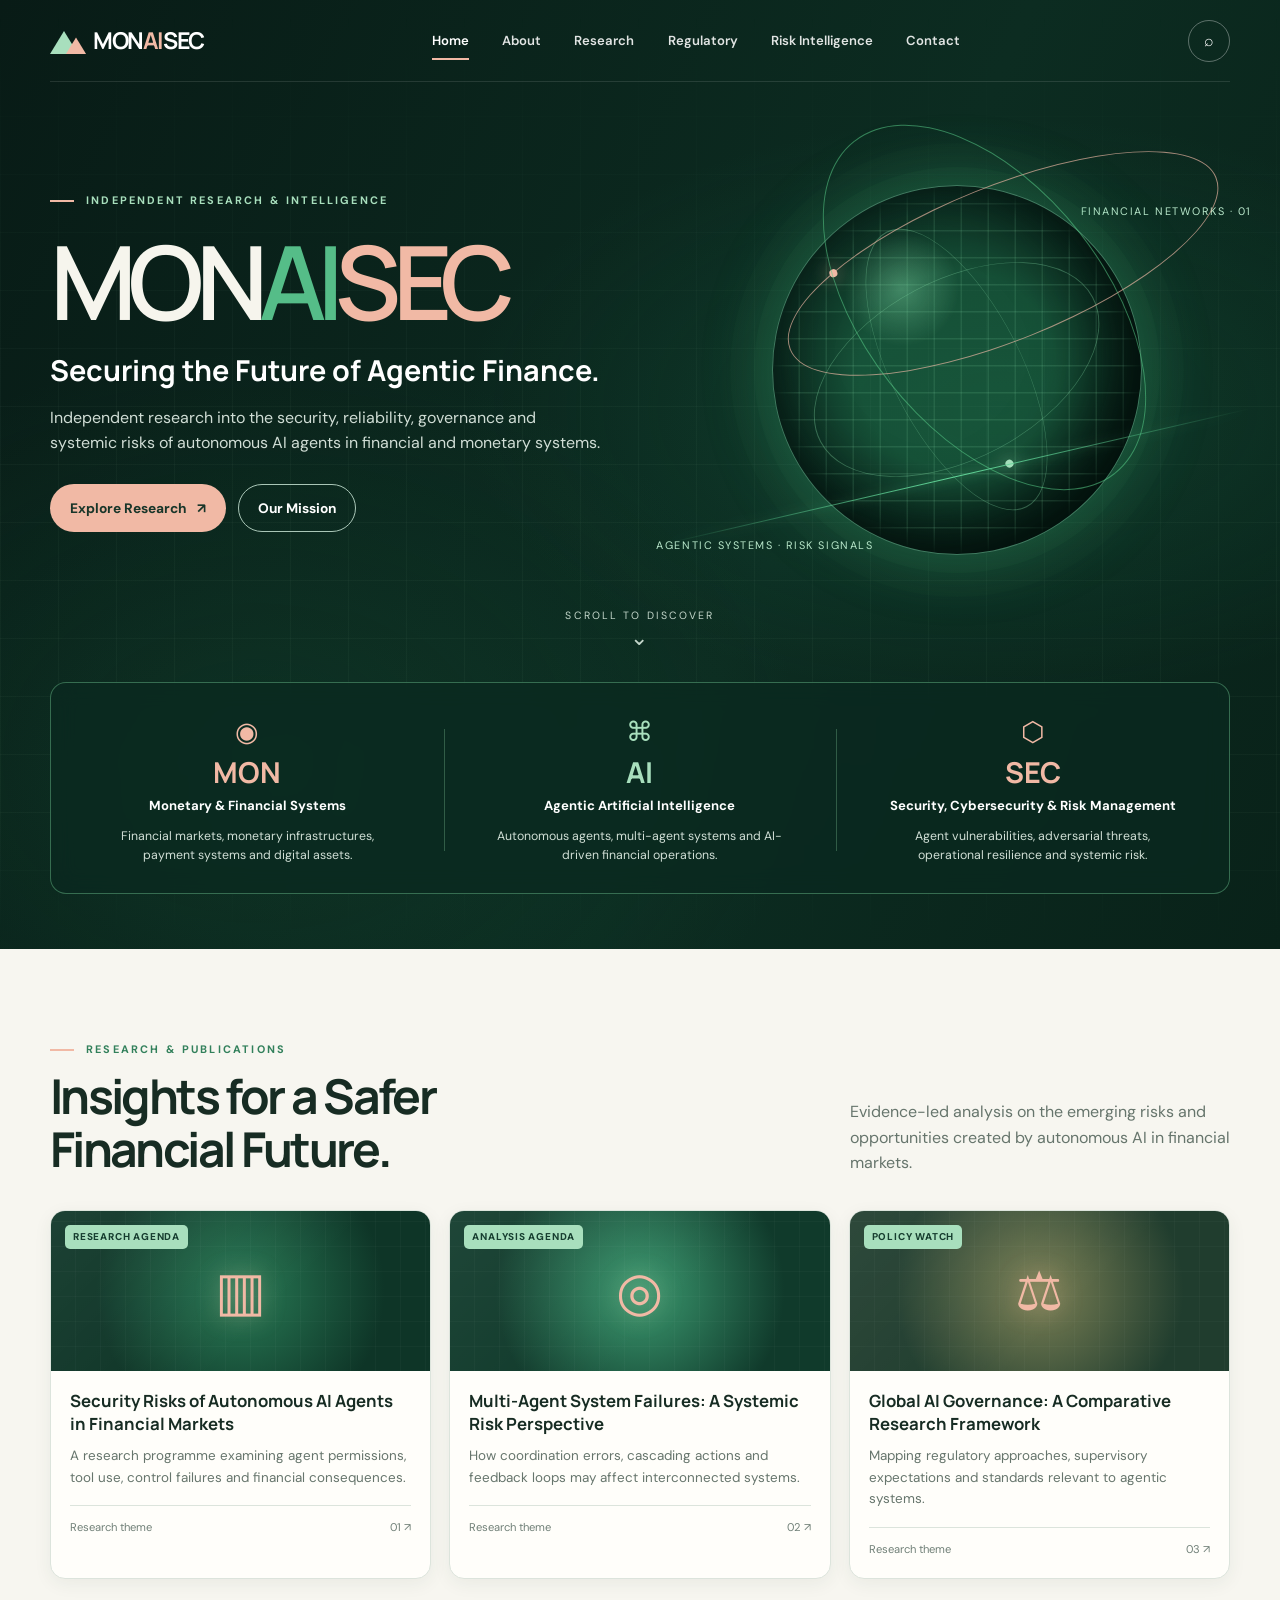
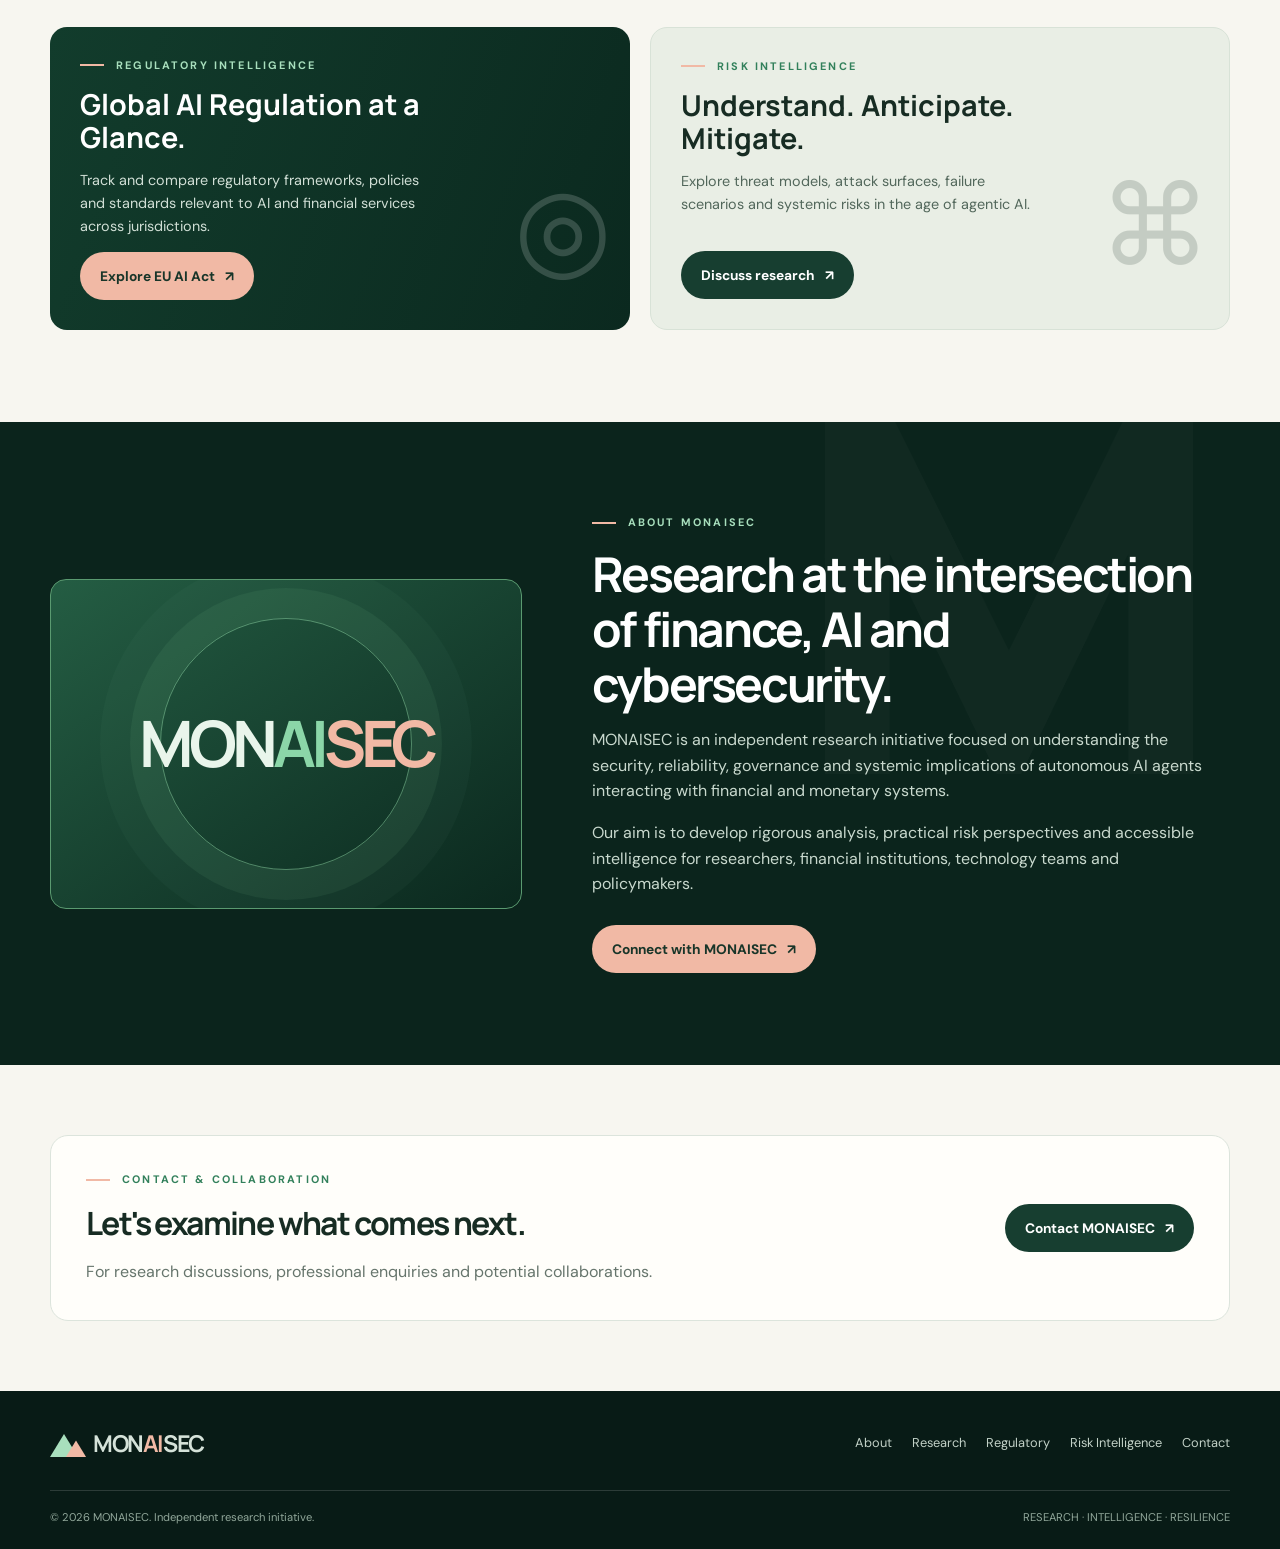
==== index.html @ 37180c92 "V1 design GPT + colors and front page guidelines" ====
<!DOCTYPE html>
<html lang="en">
<head>
  <meta charset="UTF-8">
  <meta name="viewport" content="width=device-width, initial-scale=1">
  <meta name="theme-color" content="#102f25">
  <meta name="description" content="MONAISEC is an independent research initiative examining the security, reliability, governance and systemic risks of autonomous AI agents in financial and monetary systems.">
  <meta property="og:title" content="MONAISEC — Securing the Future of Agentic Finance">
  <meta property="og:description" content="Independent research at the intersection of financial systems, agentic AI and security.">
  <title>MONAISEC — Securing the Future of Agentic Finance</title>
  <link rel="preconnect" href="https://fonts.googleapis.com">
  <link rel="preconnect" href="https://fonts.gstatic.com" crossorigin>
  <link href="https://fonts.googleapis.com/css2?family=DM+Sans:wght@400;500;600;700&family=Manrope:wght@400;500;600;700;800&display=swap" rel="stylesheet">
  <style>
    :root {
      --forest:#173e30; --forest-deep:#0b241c; --forest-dark:#081b16;
      --jungle:#32805b; --mint:#a8dfbd; --peach:#f1b9a5;
      --ivory:#f7f6f0; --paper:#fffefa; --ink:#172c23; --muted:#66756c;
      --line:#dce4dc; --radius:18px; --shadow:0 16px 45px rgba(18,48,35,.09);
      --max:1180px;
    }
    *{box-sizing:border-box}
    html{scroll-behavior:smooth;scroll-padding-top:90px}
    body{margin:0;font-family:"DM Sans",sans-serif;color:var(--ink);background:var(--ivory);line-height:1.6}
    a{color:inherit;text-decoration:none}
    button{font:inherit}
    .container{width:min(var(--max),calc(100% - 48px));margin-inline:auto}
    .eyebrow{display:flex;align-items:center;gap:12px;text-transform:uppercase;letter-spacing:.2em;font-size:.68rem;font-weight:700;color:var(--jungle)}
    .eyebrow:before{content:"";width:24px;height:2px;background:var(--peach)}
    .btn{display:inline-flex;align-items:center;justify-content:center;gap:10px;padding:12px 19px;border-radius:999px;font-weight:700;font-size:.86rem;border:1px solid transparent;transition:.22s ease;cursor:pointer}
    .btn:hover{transform:translateY(-2px)}
    .btn-peach{background:var(--peach);color:#183529}
    .btn-peach:hover{background:#ffd0bd;box-shadow:0 8px 25px #f1b9a544}
    .btn-outline{border-color:#a9c6b7;color:white;background:transparent}
    .btn-outline:hover{background:#ffffff12}
    .btn-green{background:var(--forest);color:white}
    .btn-green:hover{background:var(--jungle)}
    .text-link{font-weight:700;color:var(--forest);font-size:.88rem}
    .text-link span{display:inline-block;transition:transform .2s}
    .text-link:hover span{transform:translateX(4px)}
    .site-header{position:absolute;inset:0 0 auto;z-index:20;color:white}
    .nav-wrap{height:82px;display:flex;align-items:center;justify-content:space-between;border-bottom:1px solid #ffffff1c}
    .brand{display:flex;align-items:center;gap:12px;font-family:Manrope,sans-serif;font-size:1.45rem;font-weight:700;letter-spacing:-.06em}
    .brand-mark{width:31px;height:27px;position:relative;display:inline-block}
    .brand-mark:before,.brand-mark:after{content:"";position:absolute;bottom:0;width:0;height:0;border-left:14px solid transparent;border-right:14px solid transparent;border-bottom:23px solid var(--mint)}
    .brand-mark:before{left:0}
    .brand-mark:after{left:12px;border-bottom-color:var(--peach);transform:scale(.72);transform-origin:bottom}
    .brand span span{color:var(--peach)}
    .nav-links{display:flex;align-items:center;gap:clamp(16px,2.6vw,34px);font-size:.82rem;font-weight:600}
    .nav-links a{opacity:.88;position:relative}
    .nav-links a:after{content:"";position:absolute;left:0;right:100%;bottom:-9px;height:2px;background:var(--peach);transition:.2s}
    .nav-links a:hover,.nav-links a.active{opacity:1}
    .nav-links a:hover:after,.nav-links a.active:after{right:0}
    .nav-actions{display:flex;gap:10px;align-items:center}
    .icon-btn,.menu-toggle{width:42px;height:42px;border:1px solid #ffffff55;border-radius:50%;background:transparent;color:white;display:grid;place-items:center;cursor:pointer}
    .menu-toggle{display:none;border-radius:12px;font-size:1.2rem}
    .hero{min-height:760px;padding:150px 0 55px;color:white;background:
      radial-gradient(ellipse at 78% 43%,#1c76523b 0,transparent 38%),
      radial-gradient(ellipse at 20% 80%,#1b674333 0,transparent 38%),
      linear-gradient(115deg,var(--forest-dark),#0c2c21 60%,#092219);position:relative;overflow:hidden}
    .hero:before{content:"";position:absolute;inset:0;background-image:linear-gradient(#b4e5c00a 1px,transparent 1px),linear-gradient(90deg,#b4e5c00a 1px,transparent 1px);background-size:58px 58px;mask-image:linear-gradient(to bottom,transparent,#000 40%,#000 85%,transparent)}
    .hero-inner{position:relative;z-index:1;display:grid;grid-template-columns:1.05fr .95fr;align-items:center;gap:30px}
    .hero-copy{padding:32px 0 48px}
    .hero .eyebrow{color:var(--mint)}
    .hero h1{font-family:Manrope,sans-serif;font-size:clamp(3.6rem,8vw,7.4rem);line-height:.98;letter-spacing:-.085em;margin:22px 0 20px;font-weight:600}
    .hero h1 .mon{color:#f6f5ed}.hero h1 .ai{color:#55bd88}.hero h1 .sec{color:var(--peach)}
    .hero h2{font-family:Manrope,sans-serif;font-size:clamp(1.2rem,2.4vw,1.8rem);line-height:1.25;margin:0 0 17px;max-width:620px}
    .hero-copy>p{color:#d0ddd5;max-width:550px;font-size:1rem}
    .hero-buttons{display:flex;gap:12px;flex-wrap:wrap;margin-top:28px}
    .hero-visual{height:440px;position:relative;display:grid;place-items:center}
    .globe{width:min(370px,78vw);aspect-ratio:1;border-radius:50%;position:relative;border:1px solid #7dd8aa77;background:
      radial-gradient(circle at 35% 28%,#8ee8b45c,transparent 16%),
      radial-gradient(circle at 50% 50%,#2b94604a 0 38%,#0b291f 70%);
      box-shadow:inset -25px -20px 70px #020e0a,0 0 70px #36bb7950,0 0 0 18px #5ad18b08,0 0 0 42px #5ad18b05}
    .globe:before,.globe:after{content:"";position:absolute;inset:8%;border:1px solid #8ce3ae55;border-radius:50%;transform:rotate(-27deg) scaleX(.42)}
    .globe:after{transform:rotate(62deg) scaleX(.58)}
    .globe-grid{position:absolute;inset:0;border-radius:50%;background:repeating-linear-gradient(0deg,transparent 0 25px,#8ce3ae24 26px 27px),repeating-linear-gradient(90deg,transparent 0 25px,#8ce3ae20 26px 27px);mask-image:radial-gradient(circle,#000 0 62%,transparent 72%)}
    .orbit{position:absolute;width:125%;height:42%;border:1px solid #f1b9a5aa;border-radius:50%;transform:rotate(-22deg);animation:orbit 13s linear infinite}
    .orbit:after{content:"";position:absolute;width:8px;height:8px;background:var(--peach);border-radius:50%;top:12%;left:14%;box-shadow:0 0 18px var(--peach)}
    .orbit.two{width:115%;height:66%;border-color:#5ad18b88;transform:rotate(52deg);animation-duration:18s;animation-direction:reverse}
    .orbit.two:after{background:var(--mint);box-shadow:0 0 18px var(--mint);top:80%;left:82%}
    @keyframes orbit{to{transform:rotate(338deg)}}
    .signal{position:absolute;height:1px;background:linear-gradient(90deg,transparent,#63d89a,transparent);width:110%;top:74%;left:-5%;transform:rotate(-13deg);filter:drop-shadow(0 0 5px #63d89a)}
    .data-label{position:absolute;color:#b9e8cb;font-size:.68rem;letter-spacing:.14em;text-transform:uppercase}
    .data-label.one{top:12%;right:-4%}.data-label.two{bottom:8%;left:-5%}
    .scroll-cue{position:relative;text-align:center;margin-top:18px;color:#c4d7cb;font-size:.66rem;letter-spacing:.2em;text-transform:uppercase}
    .scroll-cue:after{content:"⌄";display:block;font-size:1.4rem;line-height:1.2}
    .pillars{position:relative;z-index:2;margin-top:30px;display:grid;grid-template-columns:repeat(3,1fr);border:1px solid #5eaa7d88;border-radius:16px;background:#0a291fbd;backdrop-filter:blur(12px);overflow:hidden}
    .pillar{padding:27px 28px;text-align:center;position:relative}
    .pillar+.pillar:before{content:"";position:absolute;left:0;top:22%;height:58%;width:1px;background:#6caa8466}
    .pillar .symbol{font-size:1.7rem;color:var(--peach);margin-bottom:5px}
    .pillar:nth-child(2) .symbol{color:var(--mint)}
    .pillar h3{font-family:Manrope,sans-serif;font-size:1.8rem;line-height:1;margin:0 0 5px;color:var(--peach)}
    .pillar:nth-child(2) h3{color:var(--mint)}
    .pillar strong{font-size:.82rem}
    .pillar p{font-size:.77rem;color:#d1dfd6;margin:9px auto 0;max-width:290px}
    section{padding:92px 0}
    .section-head{display:flex;align-items:end;justify-content:space-between;gap:24px;margin-bottom:34px}
    .section-head h2{font-family:Manrope,sans-serif;font-size:clamp(2rem,4vw,3rem);letter-spacing:-.055em;line-height:1.1;margin:12px 0 0;max-width:540px}
    .section-head p{color:var(--muted);max-width:380px;margin:0}
    .research{background:var(--ivory)}
    .research-grid{display:grid;grid-template-columns:repeat(3,1fr);gap:18px}
    .research-card{background:var(--paper);border:1px solid var(--line);border-radius:15px;overflow:hidden;box-shadow:0 5px 18px #193d2910;transition:.25s}
    .research-card:hover{transform:translateY(-5px);box-shadow:var(--shadow)}
    .card-art{height:160px;display:grid;place-items:center;position:relative;overflow:hidden;background:radial-gradient(circle at 50% 50%,#287a55,#0e3527 70%)}
    .card-art:before{content:"";position:absolute;inset:0;background:linear-gradient(135deg,#ffffff10,transparent 60%),repeating-linear-gradient(0deg,transparent 0 24px,#ffffff0d 25px),repeating-linear-gradient(90deg,transparent 0 24px,#ffffff0d 25px)}
    .card-art .art-icon{font-size:3.4rem;color:#f1b9a5;z-index:1;text-shadow:0 0 25px #f1b9a566}
    .card-art.ai-art{background:radial-gradient(circle at 50%,#3b9a70,#103a2b 70%)}
    .card-art.policy-art{background:radial-gradient(circle at 50%,#7b8055,#203d2e 70%)}
    .tag{position:absolute;top:14px;left:14px;background:#a8dfbd;color:#173e30;border-radius:5px;padding:4px 8px;font-size:.62rem;font-weight:800;letter-spacing:.08em;text-transform:uppercase;z-index:2}
    .card-body{padding:19px}
    .card-body h3{font-family:Manrope,sans-serif;font-size:1.05rem;line-height:1.35;margin:0 0 10px}
    .card-body p{color:var(--muted);font-size:.84rem;margin:0 0 17px}
    .card-meta{display:flex;justify-content:space-between;align-items:center;color:#718078;font-size:.7rem;border-top:1px solid var(--line);padding-top:13px}
    .feature-grid{display:grid;grid-template-columns:1fr 1fr;gap:20px;margin-top:48px}
    .feature{min-height:300px;border-radius:17px;padding:30px;position:relative;overflow:hidden;display:flex;flex-direction:column;justify-content:space-between}
    .feature h3{font-family:Manrope,sans-serif;font-size:1.8rem;line-height:1.15;max-width:360px;margin:14px 0}
    .feature p{max-width:350px;font-size:.9rem}
    .feature-reg{background:linear-gradient(110deg,#123c2c,#0b291f);color:white}
    .feature-reg p{color:#d1dfd6}
    .feature-risk{background:#e9eee5;color:var(--ink);border:1px solid #d8e2d7}
    .feature-risk p{color:#52675b}
    .feature-visual{position:absolute;right:18px;bottom:12px;font-size:7rem;opacity:.17;pointer-events:none}
    .feature .eyebrow{color:var(--mint)}
    .feature-risk .eyebrow{color:var(--jungle)}
    .about{background:var(--forest-deep);color:white;position:relative;overflow:hidden}
    .about:after{content:"M";position:absolute;right:4%;top:-100px;font-family:Manrope;font-size:32rem;line-height:1;color:#ffffff06;font-weight:800}
    .about-grid{display:grid;grid-template-columns:.85fr 1.15fr;gap:70px;align-items:center;position:relative;z-index:1}
    .about-art{min-height:330px;border-radius:16px;background:linear-gradient(145deg,#245d43,#0b281e);display:grid;place-items:center;border:1px solid #5a9a70;position:relative;overflow:hidden}
    .about-art:before{content:"";position:absolute;width:250px;height:250px;border:1px solid #9be3b077;border-radius:50%;box-shadow:0 0 0 30px #9be3b010,0 0 0 60px #9be3b008}
    .about-art span{font-family:Manrope;font-size:4rem;font-weight:700;letter-spacing:-.08em;color:#e9f5eb;z-index:1}
    .about-copy h2{font-family:Manrope;font-size:clamp(2rem,4vw,3rem);line-height:1.15;letter-spacing:-.05em;margin:14px 0}
    .about-copy p{color:#c9d9ce;max-width:620px}
    .about .eyebrow{color:var(--mint)}
    .about .btn{margin-top:12px}
    .contact{background:var(--ivory);padding:70px 0}
    .contact-inner{border:1px solid var(--line);background:var(--paper);border-radius:18px;padding:35px;display:flex;align-items:center;justify-content:space-between;gap:30px}
    .contact h2{font-family:Manrope;font-size:2rem;letter-spacing:-.05em;margin:10px 0}
    .contact p{color:var(--muted);margin:0}
    footer{background:#081b16;color:#d5e2d9;padding:34px 0 22px}
    .footer-top{display:flex;align-items:center;justify-content:space-between;gap:25px;padding-bottom:28px;border-bottom:1px solid #ffffff25}
    .footer-links{display:flex;gap:20px;flex-wrap:wrap;font-size:.8rem;color:#c2d1c7}
    .footer-links a:hover{color:var(--peach)}
    .footer-bottom{display:flex;justify-content:space-between;gap:20px;padding-top:18px;color:#91a79a;font-size:.7rem}
    .search-panel{position:fixed;inset:0;background:#061710dd;z-index:50;display:none;place-items:start center;padding:15vh 20px 20px}
    .search-panel.open{display:grid}
    .search-box{width:min(620px,100%);background:var(--paper);border-radius:18px;padding:24px;box-shadow:0 20px 80px #0008}
    .search-row{display:flex;gap:10px}
    .search-row input{flex:1;min-width:0;border:1px solid var(--line);border-radius:10px;padding:13px;font:inherit}
    .search-results{margin-top:14px;display:grid;gap:8px}
    .search-results a{padding:10px;border-radius:8px;background:#f0f4ee;font-size:.88rem}
    .search-results a:hover{background:#e4eee5}
    .close-search{float:right;border:0;background:transparent;font-size:1.3rem;cursor:pointer}
    .reveal{opacity:0;transform:translateY(18px);transition:opacity .65s ease,transform .65s ease}
    .reveal.visible{opacity:1;transform:none}
    .sr-only{position:absolute;width:1px;height:1px;padding:0;margin:-1px;overflow:hidden;clip:rect(0,0,0,0);white-space:nowrap;border:0}
    @media(max-width:900px){
      .nav-links{gap:15px}.hero-inner{grid-template-columns:1fr .8fr}.hero h1{font-size:clamp(3.4rem,9vw,6rem)}
      .hero-visual{height:350px}.globe{width:290px}.research-grid{gap:12px}.card-art{height:135px}
      .about-grid{gap:35px}
    }
    @media(max-width:700px){
      .container{width:min(100% - 34px,var(--max))}
      .nav-wrap{height:70px}.menu-toggle{display:grid}.nav-actions .icon-btn{display:none}
      .nav-links{display:none;position:absolute;top:70px;left:17px;right:17px;padding:18px;background:#102f25;border:1px solid #ffffff2b;border-radius:14px;box-shadow:0 20px 40px #0005;flex-direction:column;align-items:stretch;gap:0}
      .nav-links.open{display:flex}.nav-links a{padding:12px 8px}.nav-links a:after{display:none}
      .hero{padding:118px 0 38px;min-height:auto}.hero-inner{grid-template-columns:1fr;gap:0}.hero-copy{padding:15px 0 0}
      .hero h1{font-size:clamp(3.5rem,16vw,6.3rem)}.hero-copy>p{font-size:.93rem}
      .hero-visual{height:270px;margin-top:-5px}.globe{width:225px}.data-label.one{right:4%}.data-label.two{left:2%}
      .pillars{grid-template-columns:1fr;margin-top:10px}.pillar{padding:21px}.pillar+.pillar:before{left:10%;right:10%;top:0;width:80%;height:1px}
      section{padding:66px 0}.section-head{display:block}.section-head p{margin-top:15px}
      .research-grid{grid-template-columns:1fr}.card-art{height:170px}
      .feature-grid{grid-template-columns:1fr;margin-top:32px}.feature{min-height:270px;padding:25px}
      .about-grid{grid-template-columns:1fr;gap:30px}.about-art{min-height:220px}.about-art span{font-size:3.2rem}
      .contact-inner{display:block;padding:25px}.contact-inner .btn{margin-top:22px}
      .footer-top,.footer-bottom{align-items:flex-start;flex-direction:column}.footer-links{gap:13px}
    }
    @media(prefers-reduced-motion:reduce){html{scroll-behavior:auto}*,*:before,*:after{animation-duration:.01ms!important;animation-iteration-count:1!important;transition-duration:.01ms!important}.reveal{opacity:1;transform:none}}
  </style>
</head>
<body>
<header class="site-header">
  <div class="container nav-wrap">
    <a class="brand" href="#home" aria-label="MONAISEC home"><i class="brand-mark" aria-hidden="true"></i><span>MON<span>AI</span>SEC</span></a>
    <nav class="nav-links" id="navLinks" aria-label="Main navigation">
      <a href="#home" class="active">Home</a><a href="#about">About</a><a href="#research">Research</a>
      <a href="#regulatory">Regulatory</a><a href="#risk">Risk Intelligence</a><a href="#contact">Contact</a>
    </nav>
    <div class="nav-actions">
      <button class="icon-btn" id="searchOpen" aria-label="Open site search" title="Search">⌕</button>
      <button class="menu-toggle" id="menuToggle" aria-label="Toggle navigation" aria-expanded="false">☰</button>
    </div>
  </div>
</header>

<main>
  <section class="hero" id="home">
    <div class="container">
      <div class="hero-inner">
        <div class="hero-copy">
          <div class="eyebrow">Independent research &amp; intelligence</div>
          <h1 aria-label="MONAISEC"><span class="mon" id="monPart">MON</span><span class="ai" id="aiPart">AI</span><span class="sec" id="secPart">SEC</span></h1>
          <h2>Securing the Future of Agentic Finance.</h2>
          <p>Independent research into the security, reliability, governance and systemic risks of autonomous AI agents in financial and monetary systems.</p>
          <div class="hero-buttons">
            <a class="btn btn-peach" href="#research">Explore Research <span>↗</span></a>
            <a class="btn btn-outline" href="#about">Our Mission</a>
          </div>
        </div>
        <div class="hero-visual" aria-label="Abstract visualization of connected financial systems">
          <div class="data-label one">Financial networks · 01</div>
          <div class="globe"><div class="globe-grid"></div><div class="orbit"></div><div class="orbit two"></div></div>
          <div class="signal"></div>
          <div class="data-label two">Agentic systems · Risk signals</div>
        </div>
      </div>
      <div class="scroll-cue">Scroll to discover</div>
      <div class="pillars reveal">
        <article class="pillar"><div class="symbol" aria-hidden="true">◉</div><h3>MON</h3><strong>Monetary &amp; Financial Systems</strong><p>Financial markets, monetary infrastructures, payment systems and digital assets.</p></article>
        <article class="pillar"><div class="symbol" aria-hidden="true">⌘</div><h3>AI</h3><strong>Agentic Artificial Intelligence</strong><p>Autonomous agents, multi-agent systems and AI-driven financial operations.</p></article>
        <article class="pillar"><div class="symbol" aria-hidden="true">⬡</div><h3>SEC</h3><strong>Security, Cybersecurity &amp; Risk Management</strong><p>Agent vulnerabilities, adversarial threats, operational resilience and systemic risk.</p></article>
      </div>
    </div>
  </section>

  <section class="research" id="research">
    <div class="container">
      <div class="section-head reveal">
        <div><div class="eyebrow">Research &amp; publications</div><h2>Insights for a Safer Financial Future.</h2></div>
        <p>Evidence-led analysis on the emerging risks and opportunities created by autonomous AI in financial markets.</p>
      </div>
      <div class="research-grid">
        <article class="research-card reveal"><div class="card-art"><span class="tag">Research agenda</span><div class="art-icon">▥</div></div><div class="card-body"><h3>Security Risks of Autonomous AI Agents in Financial Markets</h3><p>A research programme examining agent permissions, tool use, control failures and financial consequences.</p><div class="card-meta"><span>Research theme</span><span>01 ↗</span></div></div></article>
        <article class="research-card reveal"><div class="card-art ai-art"><span class="tag">Analysis agenda</span><div class="art-icon">◎</div></div><div class="card-body"><h3>Multi-Agent System Failures: A Systemic Risk Perspective</h3><p>How coordination errors, cascading actions and feedback loops may affect interconnected systems.</p><div class="card-meta"><span>Research theme</span><span>02 ↗</span></div></div></article>
        <article class="research-card reveal"><div class="card-art policy-art"><span class="tag">Policy watch</span><div class="art-icon">⚖</div></div><div class="card-body"><h3>Global AI Governance: A Comparative Research Framework</h3><p>Mapping regulatory approaches, supervisory expectations and standards relevant to agentic systems.</p><div class="card-meta"><span>Research theme</span><span>03 ↗</span></div></div></article>
      </div>
      <div class="feature-grid">
        <article class="feature feature-reg reveal" id="regulatory">
          <div><div class="eyebrow">Regulatory intelligence</div><h3>Global AI Regulation at a Glance.</h3><p>Track and compare regulatory frameworks, policies and standards relevant to AI and financial services across jurisdictions.</p></div>
          <div><a class="btn btn-peach" href="https://digital-strategy.ec.europa.eu/en/policies/regulatory-framework-ai" target="_blank" rel="noopener">Explore EU AI Act <span>↗</span></a></div>
          <div class="feature-visual" aria-hidden="true">◎</div>
        </article>
        <article class="feature feature-risk reveal" id="risk">
          <div><div class="eyebrow">Risk intelligence</div><h3>Understand. Anticipate. Mitigate.</h3><p>Explore threat models, attack surfaces, failure scenarios and systemic risks in the age of agentic AI.</p></div>
          <div><a class="btn btn-green" href="mailto:research@monaisec.com?subject=MONAISEC%20Risk%20Intelligence">Discuss research <span>↗</span></a></div>
          <div class="feature-visual" aria-hidden="true">⌘</div>
        </article>
      </div>
    </div>
  </section>

  <section class="about" id="about">
    <div class="container about-grid">
      <div class="about-art reveal" aria-hidden="true"><span>MON<span style="color:#8bd6a8">AI</span><span style="color:#f1b9a5">SEC</span></span></div>
      <div class="about-copy reveal">
        <div class="eyebrow">About MONAISEC</div>
        <h2>Research at the intersection of finance, AI and cybersecurity.</h2>
        <p>MONAISEC is an independent research initiative focused on understanding the security, reliability, governance and systemic implications of autonomous AI agents interacting with financial and monetary systems.</p>
        <p>Our aim is to develop rigorous analysis, practical risk perspectives and accessible intelligence for researchers, financial institutions, technology teams and policymakers.</p>
        <a class="btn btn-peach" href="#contact">Connect with MONAISEC <span>↗</span></a>
      </div>
    </div>
  </section>

  <section class="contact" id="contact">
    <div class="container contact-inner reveal">
      <div><div class="eyebrow">Contact &amp; collaboration</div><h2>Let's examine what comes next.</h2><p>For research discussions, professional enquiries and potential collaborations.</p></div>
      <a class="btn btn-green" href="mailto:contact@monaisec.com?subject=MONAISEC%20Enquiry">Contact MONAISEC <span>↗</span></a>
    </div>
  </section>
</main>

<footer>
  <div class="container">
    <div class="footer-top">
      <a class="brand" href="#home"><i class="brand-mark" aria-hidden="true"></i><span>MON<span>AI</span>SEC</span></a>
      <nav class="footer-links" aria-label="Footer navigation"><a href="#about">About</a><a href="#research">Research</a><a href="#regulatory">Regulatory</a><a href="#risk">Risk Intelligence</a><a href="#contact">Contact</a></nav>
    </div>
    <div class="footer-bottom"><span>© <span id="year"></span> MONAISEC. Independent research initiative.</span><span>RESEARCH · INTELLIGENCE · RESILIENCE</span></div>
  </div>
</footer>

<div class="search-panel" id="searchPanel" role="dialog" aria-modal="true" aria-label="Search this website">
  <div class="search-box">
    <button class="close-search" id="searchClose" aria-label="Close search">×</button>
    <h2 style="font-family:Manrope;margin:0 0 14px">Search MONAISEC</h2>
    <div class="search-row"><input id="siteSearch" type="search" placeholder="Try “regulatory” or “risk”..." autocomplete="off"><button class="btn btn-green" id="searchGo">Search</button></div>
    <div class="search-results" id="searchResults" aria-live="polite"><span style="color:#66756c;font-size:.85rem">Search sections and research themes.</span></div>
  </div>
</div>

<script>
  const $ = (s, root=document) => root.querySelector(s);
  const nav = $('#navLinks'), menuToggle = $('#menuToggle');
  menuToggle.addEventListener('click', () => {
    const open = nav.classList.toggle('open');
    menuToggle.setAttribute('aria-expanded', String(open));
    menuToggle.textContent = open ? '×' : '☰';
  });
  nav.querySelectorAll('a').forEach(a => a.addEventListener('click', () => {
    nav.classList.remove('open'); menuToggle.setAttribute('aria-expanded','false'); menuToggle.textContent='☰';
  }));
  $('#year').textContent = new Date().getFullYear();

  // Reveal content as it enters the viewport; show immediately if reduced motion is preferred.
  const revealItems = document.querySelectorAll('.reveal');
  if ('IntersectionObserver' in window && !window.matchMedia('(prefers-reduced-motion: reduce)').matches) {
    const observer = new IntersectionObserver(entries => entries.forEach(entry => {
      if (entry.isIntersecting) { entry.target.classList.add('visible'); observer.unobserve(entry.target); }
    }), {threshold:.12});
    revealItems.forEach(el => observer.observe(el));
  } else revealItems.forEach(el => el.classList.add('visible'));

  // The wordmark resolves in three stages, with a static accessible text alternative.
  const parts = [$('#monPart'), $('#aiPart'), $('#secPart')];
  if (!window.matchMedia('(prefers-reduced-motion: reduce)').matches) {
    parts.forEach((part, i) => { part.style.opacity = '.25'; part.style.transition = 'opacity .7s ease'; });
    parts.forEach((part, i) => setTimeout(() => part.style.opacity = '1', 350 + i * 550));
  }

  // Lightweight on-page search.
  const panel = $('#searchPanel'), searchInput = $('#siteSearch'), results = $('#searchResults');
  const searchable = [
    {title:'About MONAISEC', text:'mission independent research financial systems agentic AI cybersecurity', href:'#about'},
    {title:'Research & Publications', text:'research papers autonomous agents multi-agent systemic risk', href:'#research'},
    {title:'Regulatory Intelligence', text:'global AI regulation policy EU AI Act standards jurisdictions', href:'#regulatory'},
    {title:'Risk Intelligence', text:'threat models vulnerabilities attack surfaces failure scenarios', href:'#risk'},
    {title:'Contact & Collaboration', text:'professional enquiries research partnerships', href:'#contact'},
    {title:'MON — Monetary & Financial Systems', text:'financial markets payment systems monetary infrastructure digital assets', href:'#home'},
    {title:'AI — Agentic Artificial Intelligence', text:'autonomous agents multi-agent systems AI operations', href:'#home'},
    {title:'SEC — Security & Risk', text:'security cybersecurity risk management resilience', href:'#home'}
  ];
  function openSearch(){panel.classList.add('open');searchInput.focus();}
  function closeSearch(){panel.classList.remove('open');}
  function runSearch(){
    const q=searchInput.value.trim().toLowerCase();
    if(!q){results.innerHTML='<span style="color:#66756c;font-size:.85rem">Enter a search term.</span>';return;}
    const found=searchable.filter(x=>(x.title+' '+x.text).toLowerCase().includes(q));
    results.innerHTML=found.length ? found.map(x=>`<a href="${x.href}">${x.title} <span aria-hidden="true">↗</span></a>`).join('') : '<span style="color:#66756c;font-size:.85rem">No matching section found. Try “research”, “AI”, “risk” or “regulatory”.</span>';
    results.querySelectorAll('a').forEach(a=>a.addEventListener('click',closeSearch));
  }
  $('#searchOpen').addEventListener('click',openSearch);
  $('#searchClose').addEventListener('click',closeSearch);
  $('#searchGo').addEventListener('click',runSearch);
  searchInput.addEventListener('keydown',e=>{if(e.key==='Enter')runSearch();if(e.key==='Escape')closeSearch();});
  panel.addEventListener('click',e=>{if(e.target===panel)closeSearch();});
  document.addEventListener('keydown',e=>{if(e.key==='Escape')closeSearch();});

  // Highlight the current section in the desktop navigation.
  if ('IntersectionObserver' in window) {
    const sections = document.querySelectorAll('main section[id]');
    const sectionObserver = new IntersectionObserver(entries => entries.forEach(entry => {
      if(entry.isIntersecting) nav.querySelectorAll('a').forEach(a=>a.classList.toggle('active',a.getAttribute('href')==='#'+entry.target.id));
    }), {rootMargin:'-35% 0px -55% 0px'});
    sections.forEach(s=>sectionObserver.observe(s));
  }
</script>
</body>
</html>
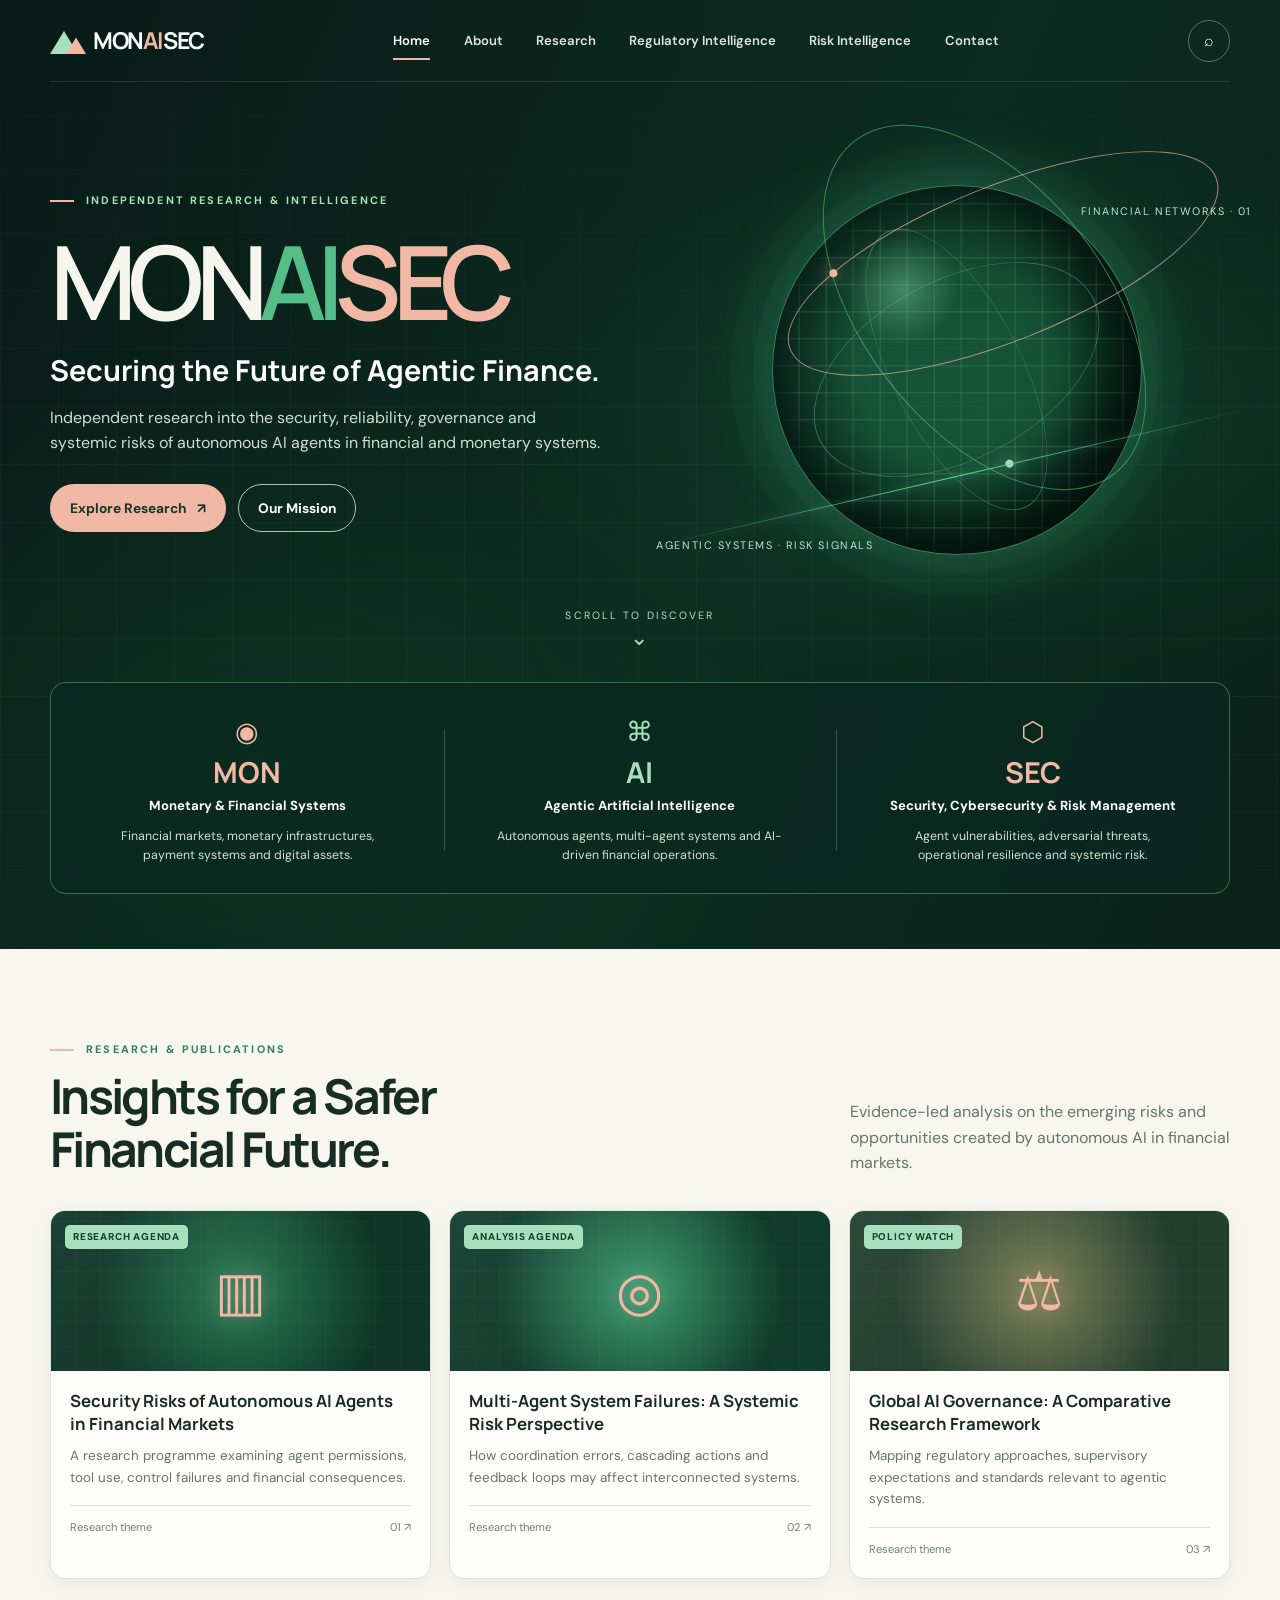
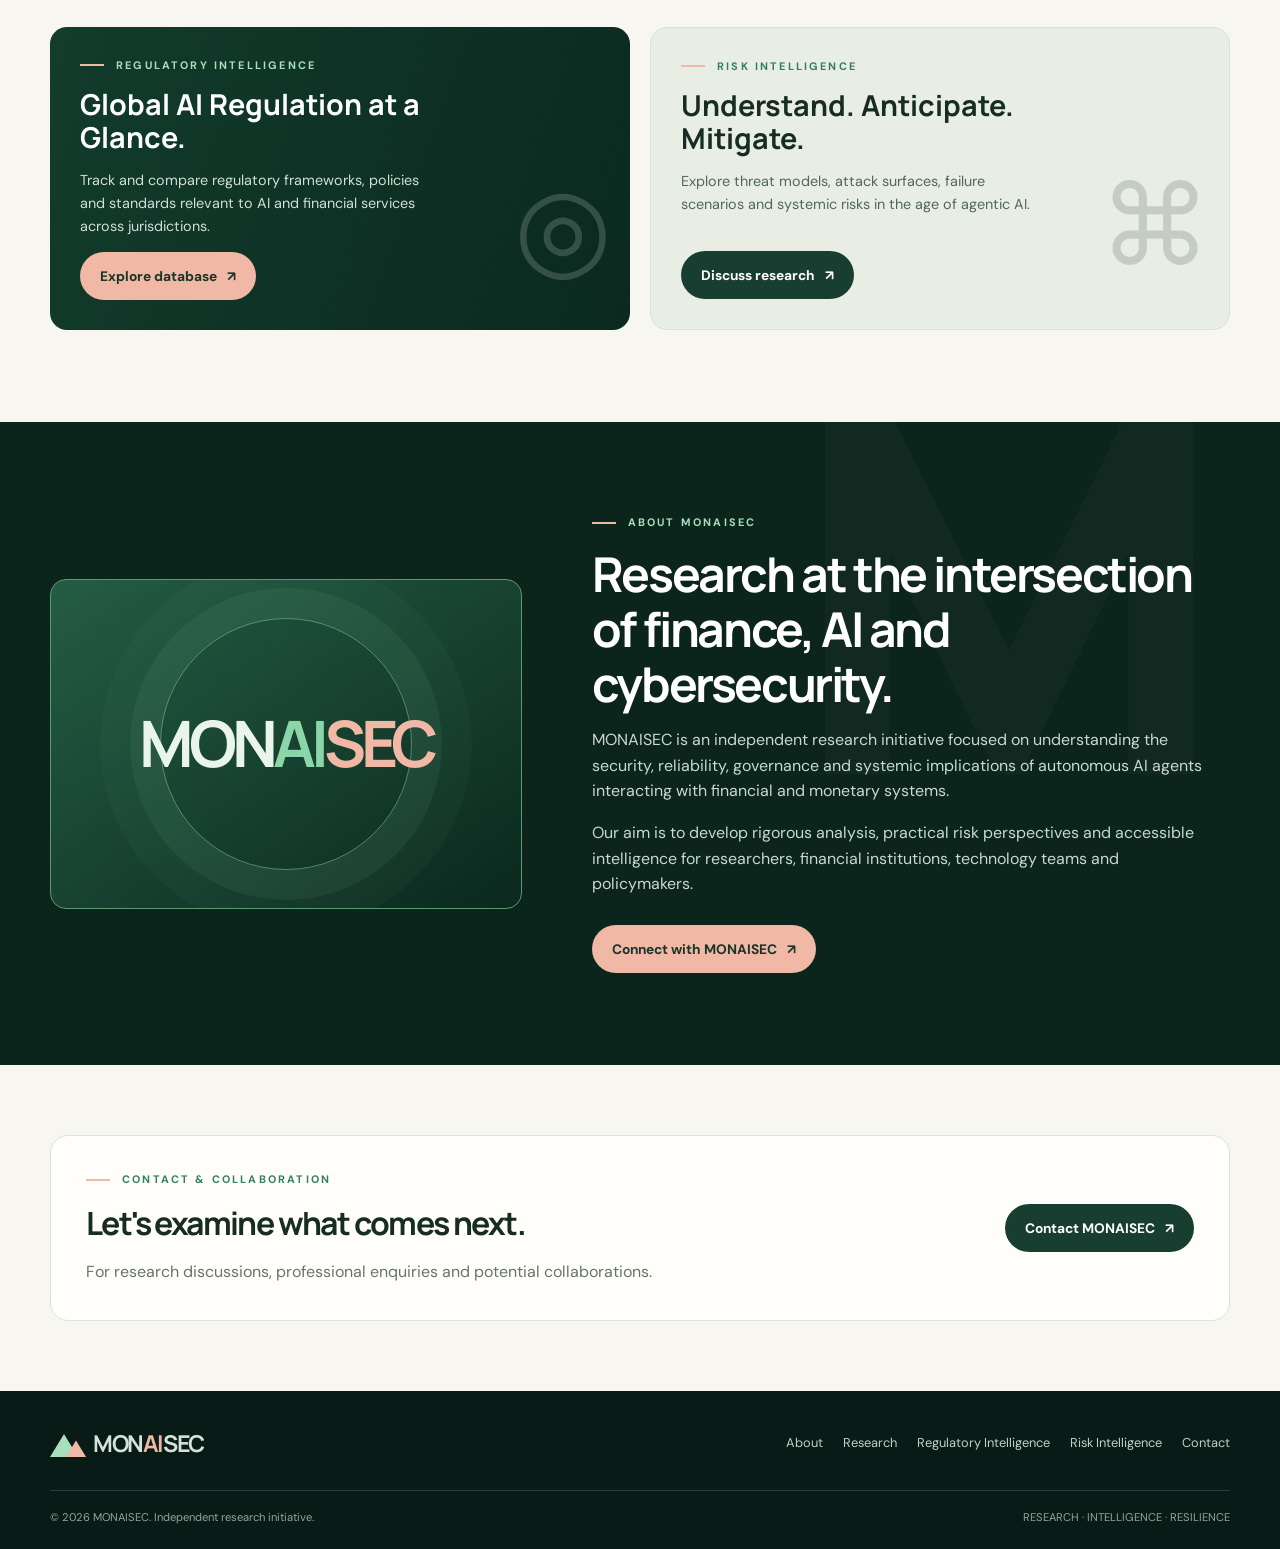
==== commit 18d4acae: "Feature 01 — MONAISEC Regulatory Intelligence" ====
--- a/index.html
+++ b/index.html
@@ -184,7 +184,7 @@
     <a class="brand" href="#home" aria-label="MONAISEC home"><i class="brand-mark" aria-hidden="true"></i><span>MON<span>AI</span>SEC</span></a>
     <nav class="nav-links" id="navLinks" aria-label="Main navigation">
       <a href="#home" class="active">Home</a><a href="#about">About</a><a href="#research">Research</a>
-      <a href="#regulatory">Regulatory</a><a href="#risk">Risk Intelligence</a><a href="#contact">Contact</a>
+      <a href="regulatory.html">Regulatory Intelligence</a><a href="#risk">Risk Intelligence</a><a href="#contact">Contact</a>
     </nav>
     <div class="nav-actions">
       <button class="icon-btn" id="searchOpen" aria-label="Open site search" title="Search">⌕</button>
@@ -237,7 +237,7 @@
       <div class="feature-grid">
         <article class="feature feature-reg reveal" id="regulatory">
           <div><div class="eyebrow">Regulatory intelligence</div><h3>Global AI Regulation at a Glance.</h3><p>Track and compare regulatory frameworks, policies and standards relevant to AI and financial services across jurisdictions.</p></div>
-          <div><a class="btn btn-peach" href="https://digital-strategy.ec.europa.eu/en/policies/regulatory-framework-ai" target="_blank" rel="noopener">Explore EU AI Act <span>↗</span></a></div>
+          <div><a class="btn btn-peach" href="regulatory.html">Explore database <span>↗</span></a></div>
           <div class="feature-visual" aria-hidden="true">◎</div>
         </article>
         <article class="feature feature-risk reveal" id="risk">
@@ -274,7 +274,7 @@
   <div class="container">
     <div class="footer-top">
       <a class="brand" href="#home"><i class="brand-mark" aria-hidden="true"></i><span>MON<span>AI</span>SEC</span></a>
-      <nav class="footer-links" aria-label="Footer navigation"><a href="#about">About</a><a href="#research">Research</a><a href="#regulatory">Regulatory</a><a href="#risk">Risk Intelligence</a><a href="#contact">Contact</a></nav>
+      <nav class="footer-links" aria-label="Footer navigation"><a href="#about">About</a><a href="#research">Research</a><a href="regulatory.html">Regulatory Intelligence</a><a href="#risk">Risk Intelligence</a><a href="#contact">Contact</a></nav>
     </div>
     <div class="footer-bottom"><span>© <span id="year"></span> MONAISEC. Independent research initiative.</span><span>RESEARCH · INTELLIGENCE · RESILIENCE</span></div>
   </div>
@@ -323,7 +323,7 @@
   const searchable = [
     {title:'About MONAISEC', text:'mission independent research financial systems agentic AI cybersecurity', href:'#about'},
     {title:'Research & Publications', text:'research papers autonomous agents multi-agent systemic risk', href:'#research'},
-    {title:'Regulatory Intelligence', text:'global AI regulation policy EU AI Act standards jurisdictions', href:'#regulatory'},
+    {title:'Regulatory Intelligence', text:'global AI regulation policy EU AI Act standards jurisdictions', href:'regulatory.html'},
     {title:'Risk Intelligence', text:'threat models vulnerabilities attack surfaces failure scenarios', href:'#risk'},
     {title:'Contact & Collaboration', text:'professional enquiries research partnerships', href:'#contact'},
     {title:'MON — Monetary & Financial Systems', text:'financial markets payment systems monetary infrastructure digital assets', href:'#home'},
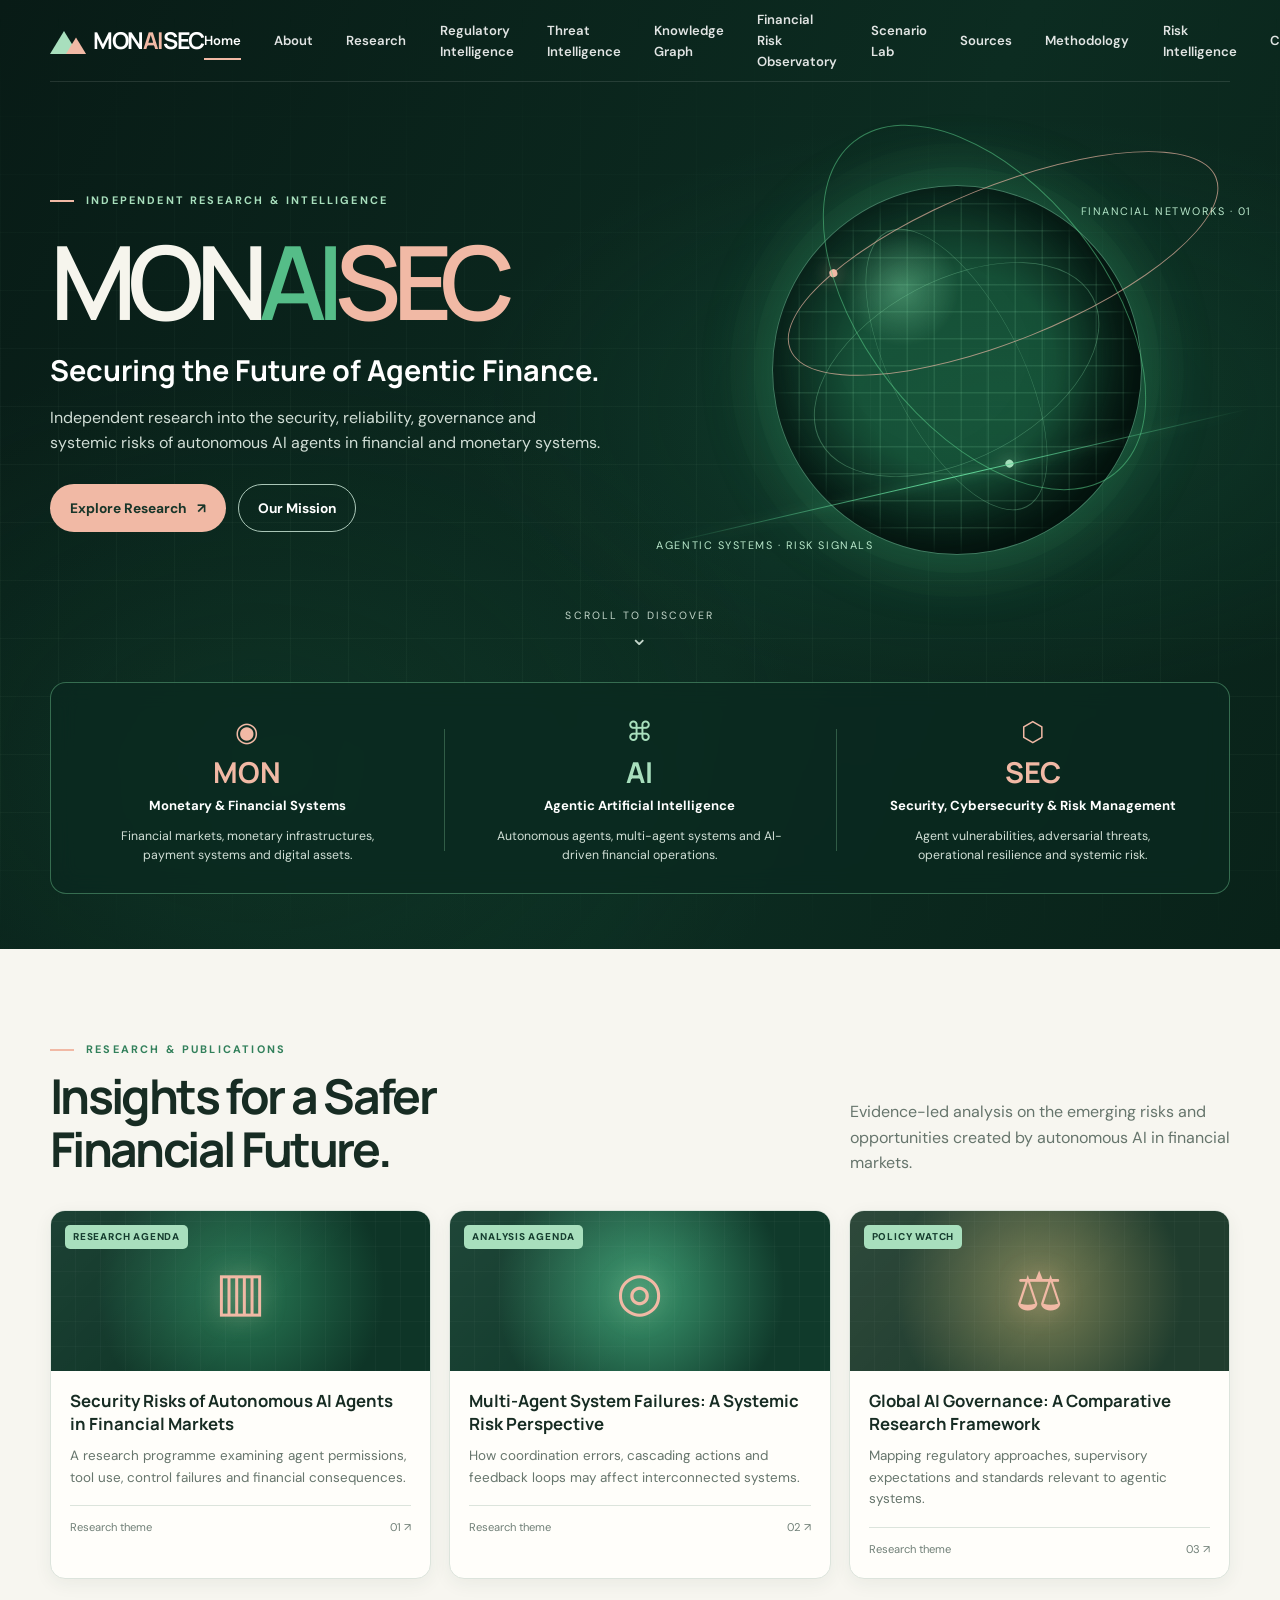
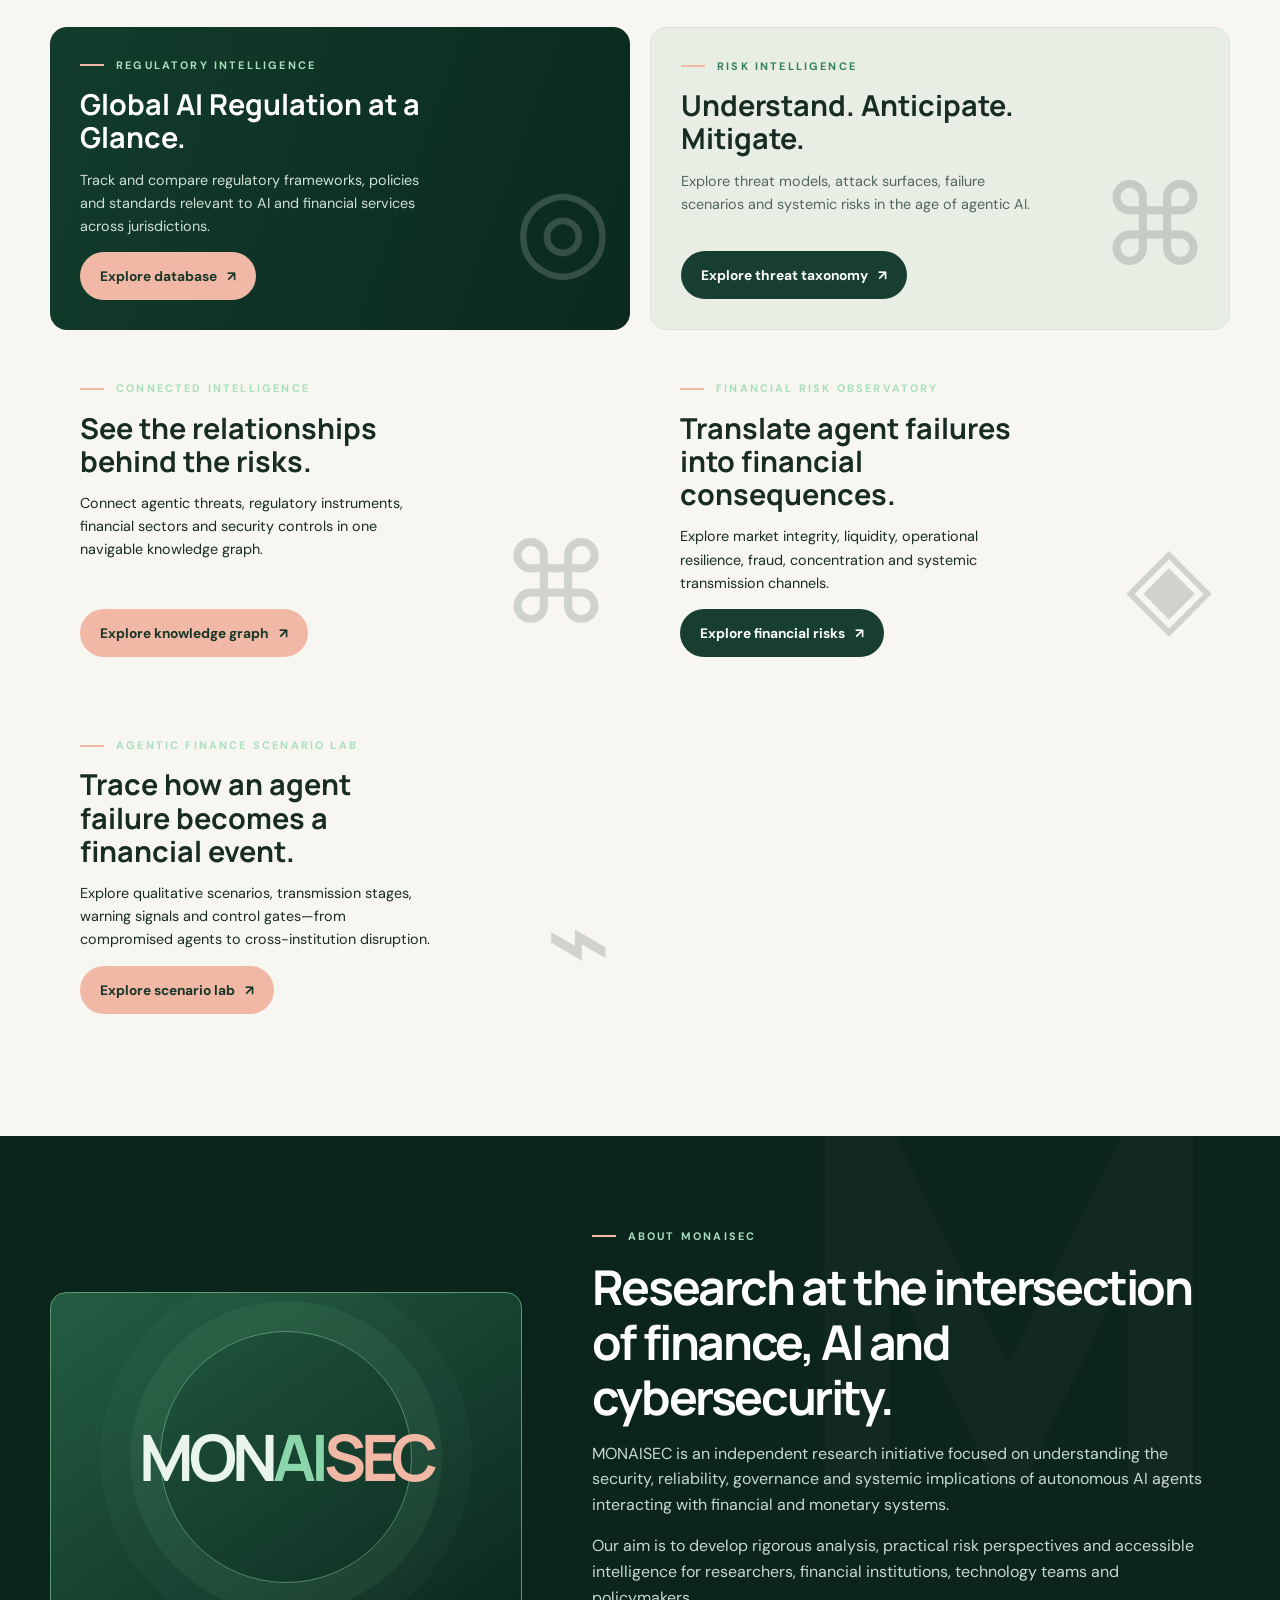
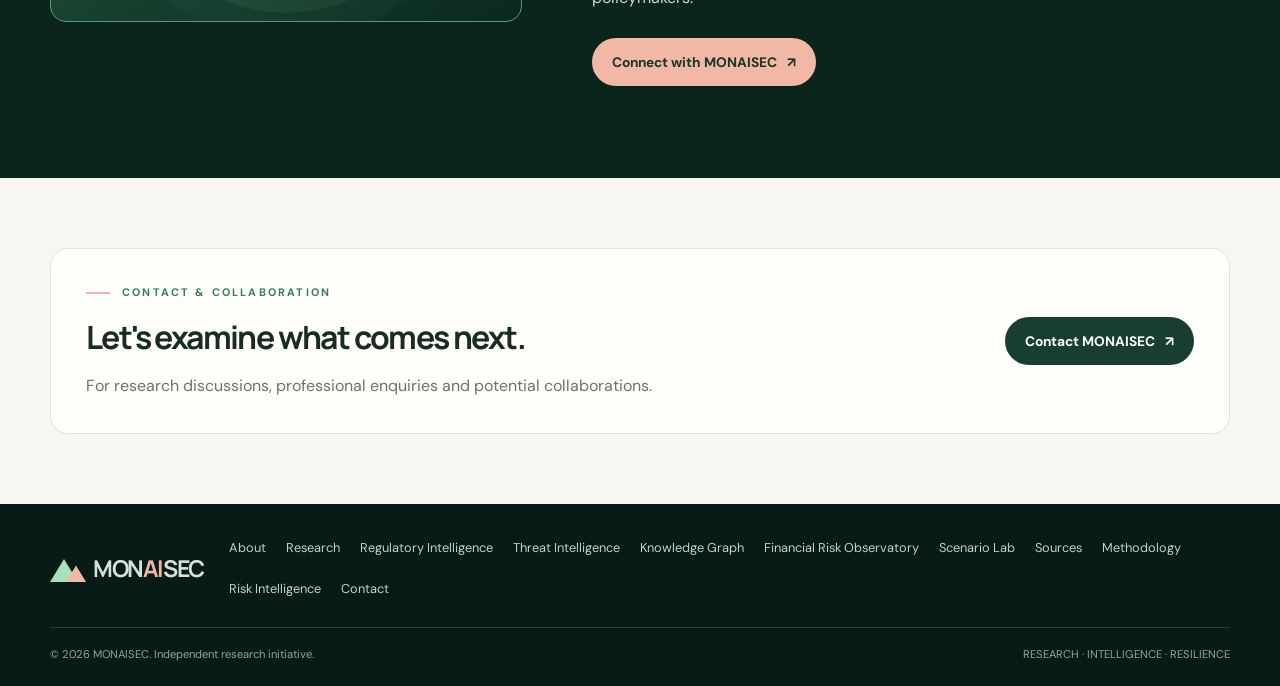
==== commit 64de237d: "MONAISEC V7 — Complete Research Platform" ====
--- a/index.html
+++ b/index.html
@@ -184,7 +184,7 @@
     <a class="brand" href="#home" aria-label="MONAISEC home"><i class="brand-mark" aria-hidden="true"></i><span>MON<span>AI</span>SEC</span></a>
     <nav class="nav-links" id="navLinks" aria-label="Main navigation">
       <a href="#home" class="active">Home</a><a href="#about">About</a><a href="#research">Research</a>
-      <a href="regulatory.html">Regulatory Intelligence</a><a href="#risk">Risk Intelligence</a><a href="#contact">Contact</a>
+      <a href="regulatory.html">Regulatory Intelligence</a><a href="threats.html">Threat Intelligence</a><a href="knowledge-graph.html">Knowledge Graph</a><a href="financial-risks.html">Financial Risk Observatory</a><a href="scenario-lab.html">Scenario Lab</a><a href="sources.html">Sources</a><a href="methodology.html">Methodology</a><a href="#risk">Risk Intelligence</a><a href="#contact">Contact</a>
     </nav>
     <div class="nav-actions">
       <button class="icon-btn" id="searchOpen" aria-label="Open site search" title="Search">⌕</button>
@@ -242,9 +242,12 @@
         </article>
         <article class="feature feature-risk reveal" id="risk">
           <div><div class="eyebrow">Risk intelligence</div><h3>Understand. Anticipate. Mitigate.</h3><p>Explore threat models, attack surfaces, failure scenarios and systemic risks in the age of agentic AI.</p></div>
-          <div><a class="btn btn-green" href="mailto:research@monaisec.com?subject=MONAISEC%20Risk%20Intelligence">Discuss research <span>↗</span></a></div>
+          <div><a class="btn btn-green" href="threats.html">Explore threat taxonomy <span>↗</span></a></div>
           <div class="feature-visual" aria-hidden="true">⌘</div>
         </article>
+        <article class="feature reveal"><div><div class="eyebrow">Connected intelligence</div><h3>See the relationships behind the risks.</h3><p>Connect agentic threats, regulatory instruments, financial sectors and security controls in one navigable knowledge graph.</p></div><div><a class="btn btn-peach" href="knowledge-graph.html">Explore knowledge graph <span>↗</span></a></div><div class="feature-visual" aria-hidden="true">⌘</div></article>
+        <article class="feature reveal"><div><div class="eyebrow">Financial risk observatory</div><h3>Translate agent failures into financial consequences.</h3><p>Explore market integrity, liquidity, operational resilience, fraud, concentration and systemic transmission channels.</p></div><div><a class="btn btn-green" href="financial-risks.html">Explore financial risks <span>↗</span></a></div><div class="feature-visual" aria-hidden="true">◈</div></article>
+        <article class="feature reveal"><div><div class="eyebrow">Agentic finance scenario lab</div><h3>Trace how an agent failure becomes a financial event.</h3><p>Explore qualitative scenarios, transmission stages, warning signals and control gates—from compromised agents to cross-institution disruption.</p></div><div><a class="btn btn-peach" href="scenario-lab.html">Explore scenario lab <span>↗</span></a></div><div class="feature-visual" aria-hidden="true">⌁</div></article>
       </div>
     </div>
   </section>
@@ -274,7 +277,7 @@
   <div class="container">
     <div class="footer-top">
       <a class="brand" href="#home"><i class="brand-mark" aria-hidden="true"></i><span>MON<span>AI</span>SEC</span></a>
-      <nav class="footer-links" aria-label="Footer navigation"><a href="#about">About</a><a href="#research">Research</a><a href="regulatory.html">Regulatory Intelligence</a><a href="#risk">Risk Intelligence</a><a href="#contact">Contact</a></nav>
+      <nav class="footer-links" aria-label="Footer navigation"><a href="#about">About</a><a href="#research">Research</a><a href="regulatory.html">Regulatory Intelligence</a><a href="threats.html">Threat Intelligence</a><a href="knowledge-graph.html">Knowledge Graph</a><a href="financial-risks.html">Financial Risk Observatory</a><a href="scenario-lab.html">Scenario Lab</a><a href="sources.html">Sources</a><a href="methodology.html">Methodology</a><a href="#risk">Risk Intelligence</a><a href="#contact">Contact</a></nav>
     </div>
     <div class="footer-bottom"><span>© <span id="year"></span> MONAISEC. Independent research initiative.</span><span>RESEARCH · INTELLIGENCE · RESILIENCE</span></div>
   </div>
@@ -324,6 +327,10 @@
     {title:'About MONAISEC', text:'mission independent research financial systems agentic AI cybersecurity', href:'#about'},
     {title:'Research & Publications', text:'research papers autonomous agents multi-agent systemic risk', href:'#research'},
     {title:'Regulatory Intelligence', text:'global AI regulation policy EU AI Act standards jurisdictions', href:'regulatory.html'},
+    {title:'Threat & Vulnerability Intelligence', text:'OWASP agentic top ten MITRE ATLAS prompt injection tool misuse privilege abuse financial threat taxonomy', href:'threats.html'},
+    {title:'Risk Knowledge Graph', text:'connected intelligence graph relationships threats regulations controls financial sectors', href:'knowledge-graph.html'},
+    {title:'Financial Risk Observatory', text:'financial stability market integrity liquidity operational resilience fraud concentration systemic contagion', href:'financial-risks.html'},
+    {title:'Agentic Finance Scenario Lab', text:'qualitative scenario analysis trading agent compromise liquidity withdrawal payment fraud common provider outage multi-agent data contamination warning signals controls', href:'scenario-lab.html'},
     {title:'Risk Intelligence', text:'threat models vulnerabilities attack surfaces failure scenarios', href:'#risk'},
     {title:'Contact & Collaboration', text:'professional enquiries research partnerships', href:'#contact'},
     {title:'MON — Monetary & Financial Systems', text:'financial markets payment systems monetary infrastructure digital assets', href:'#home'},
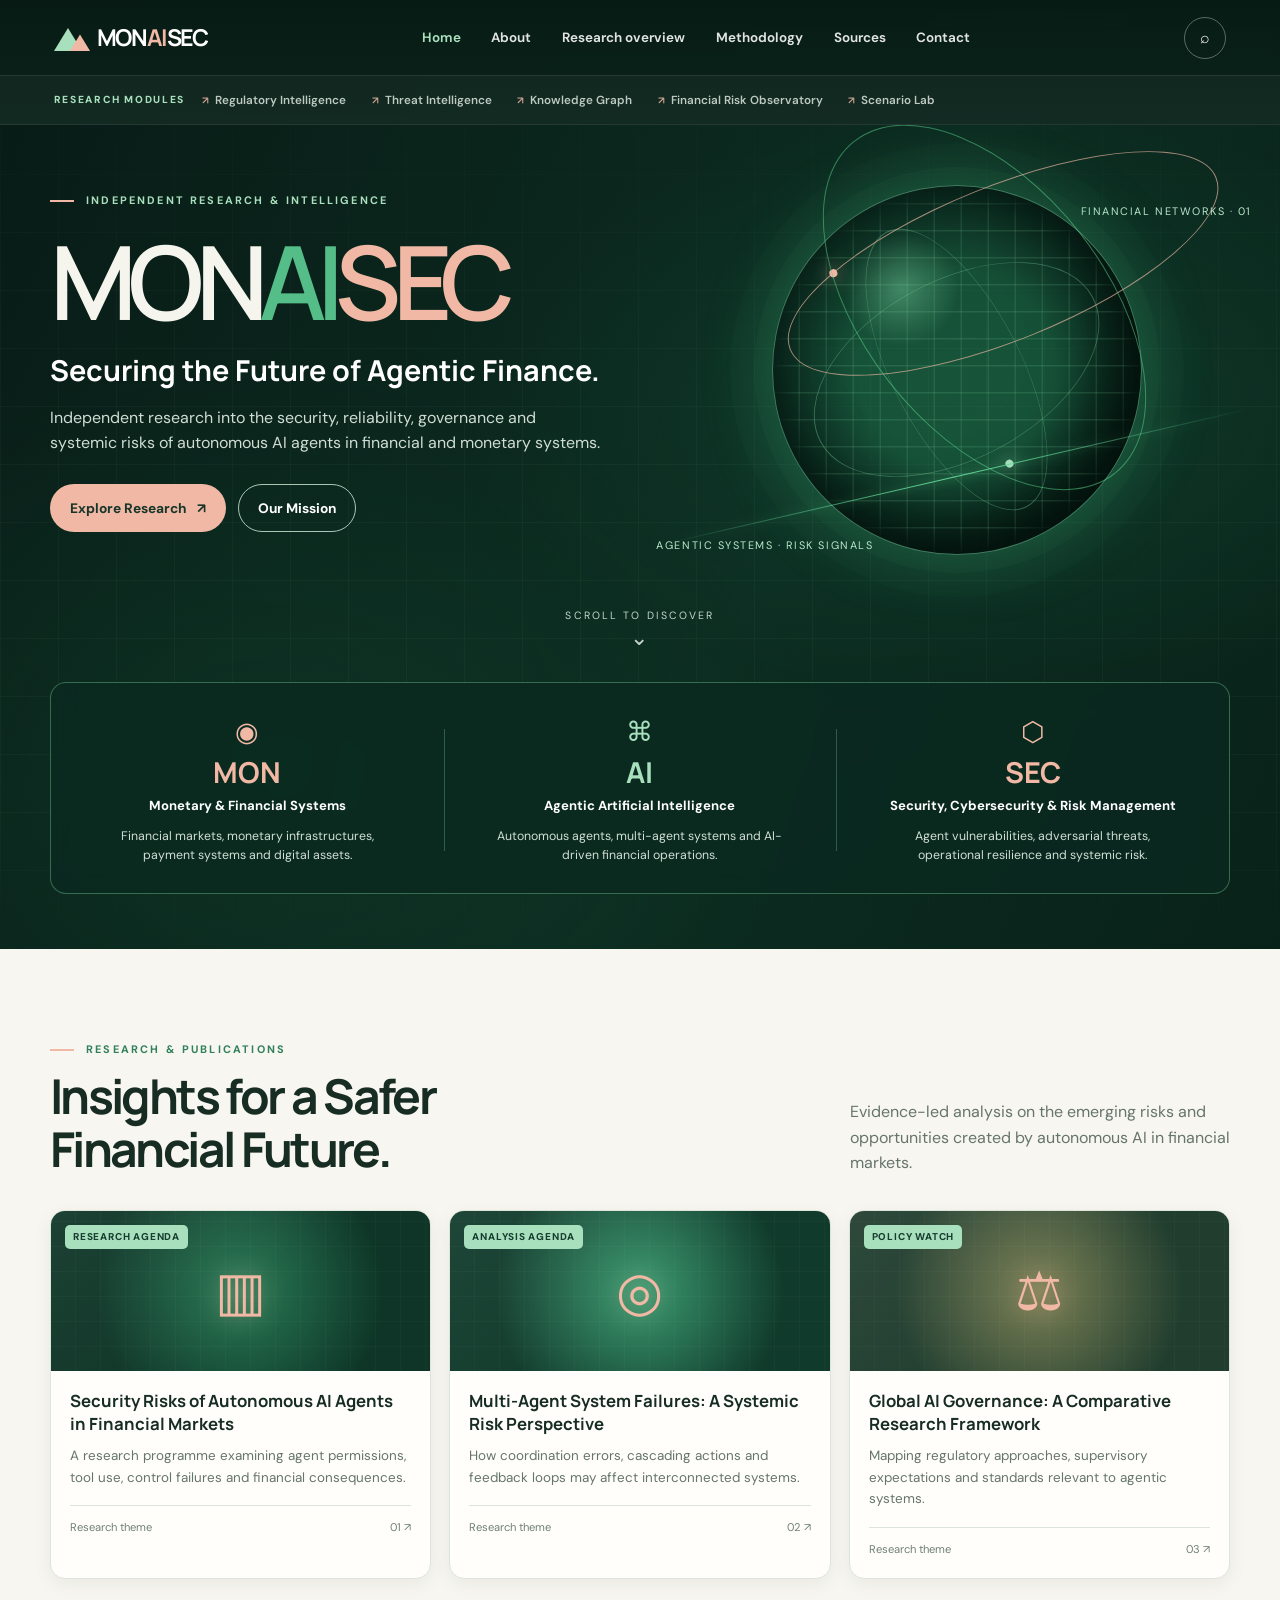
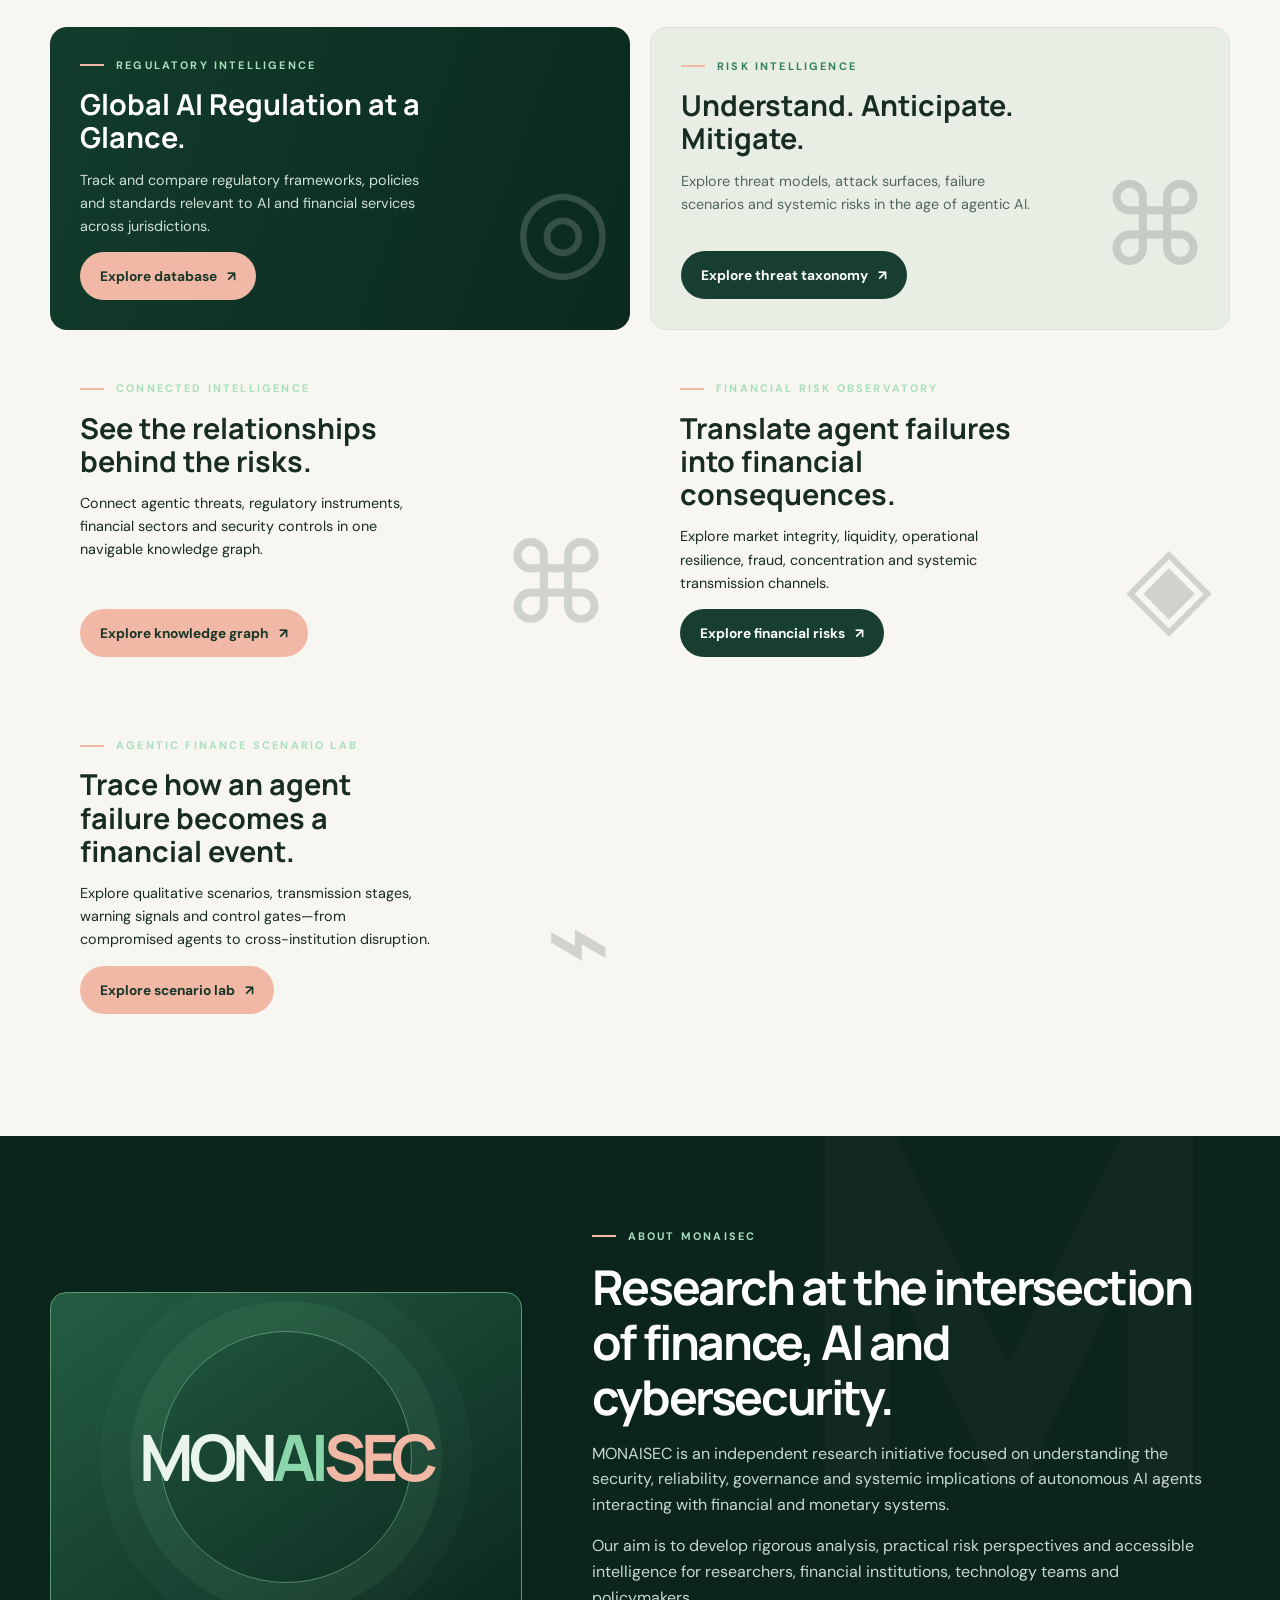
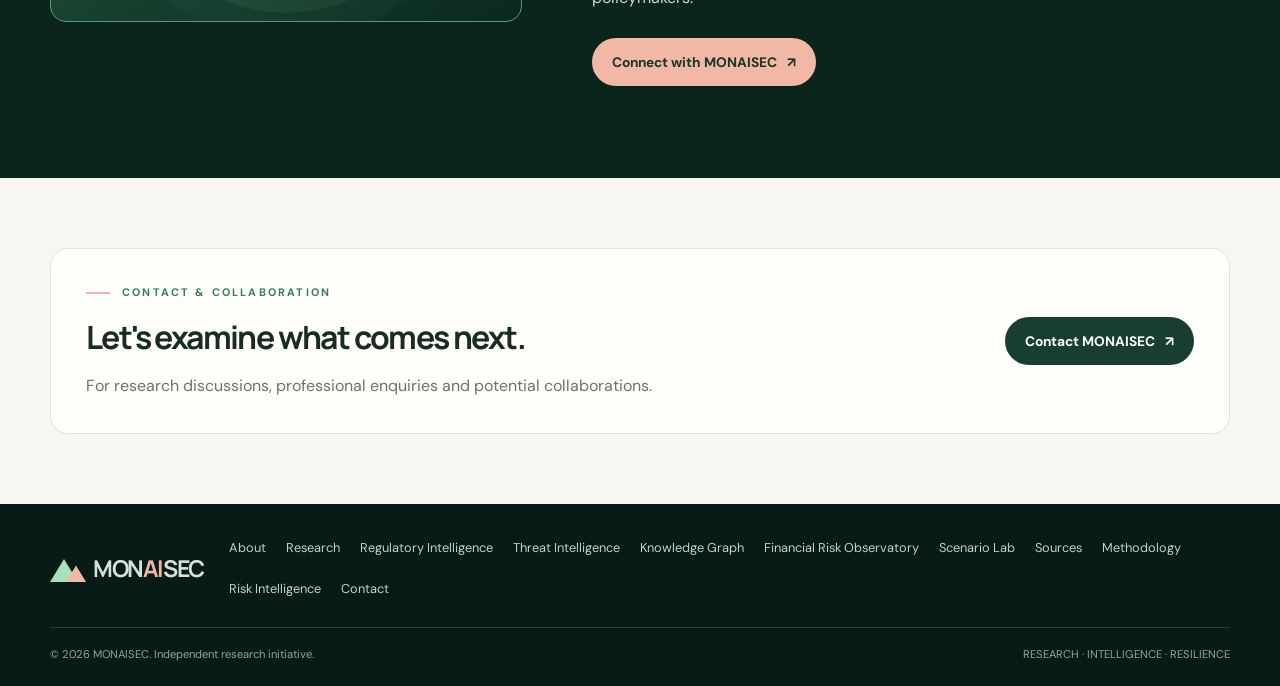
==== commit 19dec0a0: "MONAISEC V7 — Header patch" ====
--- a/index.html
+++ b/index.html
@@ -38,19 +38,24 @@
     .text-link{font-weight:700;color:var(--forest);font-size:.88rem}
     .text-link span{display:inline-block;transition:transform .2s}
     .text-link:hover span{transform:translateX(4px)}
-    .site-header{position:absolute;inset:0 0 auto;z-index:20;color:white}
-    .nav-wrap{height:82px;display:flex;align-items:center;justify-content:space-between;border-bottom:1px solid #ffffff1c}
+    .site-header{position:absolute;inset:0 0 auto;z-index:20;color:white;width:100%;background:linear-gradient(180deg,#071b14f5,#0b241ceF);border-bottom:1px solid #ffffff20;backdrop-filter:blur(14px)}
+    .nav-wrap{width:100%;max-width:none;height:76px;padding:0 clamp(22px,4.2vw,68px);display:flex;align-items:center;justify-content:space-between;border-bottom:1px solid #ffffff1c}
+    .primary-links{display:flex;align-items:center;gap:clamp(18px,2.4vw,34px);font-size:.84rem;font-weight:650}
+    .primary-links a{opacity:.88;position:relative}
+    .primary-links a:hover,.primary-links a.active{opacity:1;color:var(--mint)}
+    .research-nav{width:100%;min-height:48px;padding:0 clamp(22px,4.2vw,68px);display:flex;align-items:center;gap:17px;background:#ffffff08}
+    .research-nav-label{flex:none;color:#a8dfbd;font-size:.64rem;font-weight:800;letter-spacing:.16em;text-transform:uppercase}
+    .research-nav-links{display:flex;align-items:center;gap:clamp(12px,2vw,27px);flex-wrap:wrap}
+    .research-nav-links a{font-size:.73rem;font-weight:600;color:#e0eae3;opacity:.83;white-space:nowrap;transition:color .2s,opacity .2s}
+    .research-nav-links a:hover{opacity:1;color:var(--peach)}
+    .research-nav-links a:before{content:"↗";font-size:.65rem;color:var(--peach);margin-right:6px}
     .brand{display:flex;align-items:center;gap:12px;font-family:Manrope,sans-serif;font-size:1.45rem;font-weight:700;letter-spacing:-.06em}
     .brand-mark{width:31px;height:27px;position:relative;display:inline-block}
     .brand-mark:before,.brand-mark:after{content:"";position:absolute;bottom:0;width:0;height:0;border-left:14px solid transparent;border-right:14px solid transparent;border-bottom:23px solid var(--mint)}
     .brand-mark:before{left:0}
     .brand-mark:after{left:12px;border-bottom-color:var(--peach);transform:scale(.72);transform-origin:bottom}
     .brand span span{color:var(--peach)}
-    .nav-links{display:flex;align-items:center;gap:clamp(16px,2.6vw,34px);font-size:.82rem;font-weight:600}
-    .nav-links a{opacity:.88;position:relative}
-    .nav-links a:after{content:"";position:absolute;left:0;right:100%;bottom:-9px;height:2px;background:var(--peach);transition:.2s}
-    .nav-links a:hover,.nav-links a.active{opacity:1}
-    .nav-links a:hover:after,.nav-links a.active:after{right:0}
+
     .nav-actions{display:flex;gap:10px;align-items:center}
     .icon-btn,.menu-toggle{width:42px;height:42px;border:1px solid #ffffff55;border-radius:50%;background:transparent;color:white;display:grid;place-items:center;cursor:pointer}
     .menu-toggle{display:none;border-radius:12px;font-size:1.2rem}
@@ -155,16 +160,18 @@
     .reveal.visible{opacity:1;transform:none}
     .sr-only{position:absolute;width:1px;height:1px;padding:0;margin:-1px;overflow:hidden;clip:rect(0,0,0,0);white-space:nowrap;border:0}
     @media(max-width:900px){
-      .nav-links{gap:15px}.hero-inner{grid-template-columns:1fr .8fr}.hero h1{font-size:clamp(3.4rem,9vw,6rem)}
+      .research-nav{gap:12px}.research-nav-links{gap:12px}.research-nav-links a{font-size:.68rem}.hero-inner{grid-template-columns:1fr .8fr}.hero h1{font-size:clamp(3.4rem,9vw,6rem)}
       .hero-visual{height:350px}.globe{width:290px}.research-grid{gap:12px}.card-art{height:135px}
       .about-grid{gap:35px}
     }
     @media(max-width:700px){
       .container{width:min(100% - 34px,var(--max))}
-      .nav-wrap{height:70px}.menu-toggle{display:grid}.nav-actions .icon-btn{display:none}
-      .nav-links{display:none;position:absolute;top:70px;left:17px;right:17px;padding:18px;background:#102f25;border:1px solid #ffffff2b;border-radius:14px;box-shadow:0 20px 40px #0005;flex-direction:column;align-items:stretch;gap:0}
-      .nav-links.open{display:flex}.nav-links a{padding:12px 8px}.nav-links a:after{display:none}
-      .hero{padding:118px 0 38px;min-height:auto}.hero-inner{grid-template-columns:1fr;gap:0}.hero-copy{padding:15px 0 0}
+      .nav-wrap{height:68px;padding-inline:17px}.menu-toggle{display:grid}.nav-actions .icon-btn{display:none}
+      .primary-links{display:none;position:absolute;top:68px;left:17px;right:17px;padding:12px 18px;background:#102f25;border:1px solid #ffffff2b;border-radius:14px 14px 0 0;box-shadow:0 20px 40px #0005;flex-direction:column;align-items:stretch;gap:0}
+      .primary-links.open{display:flex}.primary-links a{padding:11px 8px}
+      .research-nav{display:none;position:absolute;top:calc(68px + 248px);left:17px;right:17px;padding:14px 18px;background:#0d3023;border:1px solid #ffffff2b;border-top:1px solid #ffffff18;border-radius:0 0 14px 14px;align-items:flex-start;flex-direction:column;gap:10px;box-shadow:0 20px 40px #0005}
+      .research-nav.open{display:flex}.research-nav-links{display:grid;grid-template-columns:1fr 1fr;width:100%;gap:10px 14px}.research-nav-links a{white-space:normal;padding:4px 0}
+      .hero{padding:145px 0 38px;min-height:auto}.hero-inner{grid-template-columns:1fr;gap:0}.hero-copy{padding:15px 0 0}
       .hero h1{font-size:clamp(3.5rem,16vw,6.3rem)}.hero-copy>p{font-size:.93rem}
       .hero-visual{height:270px;margin-top:-5px}.globe{width:225px}.data-label.one{right:4%}.data-label.two{left:2%}
       .pillars{grid-template-columns:1fr;margin-top:10px}.pillar{padding:21px}.pillar+.pillar:before{left:10%;right:10%;top:0;width:80%;height:1px}
@@ -180,17 +187,22 @@
 </head>
 <body>
 <header class="site-header">
-  <div class="container nav-wrap">
+  <div class="nav-wrap">
     <a class="brand" href="#home" aria-label="MONAISEC home"><i class="brand-mark" aria-hidden="true"></i><span>MON<span>AI</span>SEC</span></a>
-    <nav class="nav-links" id="navLinks" aria-label="Main navigation">
-      <a href="#home" class="active">Home</a><a href="#about">About</a><a href="#research">Research</a>
-      <a href="regulatory.html">Regulatory Intelligence</a><a href="threats.html">Threat Intelligence</a><a href="knowledge-graph.html">Knowledge Graph</a><a href="financial-risks.html">Financial Risk Observatory</a><a href="scenario-lab.html">Scenario Lab</a><a href="sources.html">Sources</a><a href="methodology.html">Methodology</a><a href="#risk">Risk Intelligence</a><a href="#contact">Contact</a>
+    <nav class="primary-links" id="navLinks" aria-label="Main navigation">
+      <a href="#home" class="active">Home</a><a href="#about">About</a><a href="#research">Research overview</a><a href="methodology.html">Methodology</a><a href="sources.html">Sources</a><a href="#contact">Contact</a>
     </nav>
     <div class="nav-actions">
       <button class="icon-btn" id="searchOpen" aria-label="Open site search" title="Search">⌕</button>
       <button class="menu-toggle" id="menuToggle" aria-label="Toggle navigation" aria-expanded="false">☰</button>
     </div>
   </div>
+  <nav class="research-nav" id="researchNav" aria-label="Dedicated research pages">
+    <span class="research-nav-label">Research modules</span>
+    <div class="research-nav-links">
+      <a href="regulatory.html">Regulatory Intelligence</a><a href="threats.html">Threat Intelligence</a><a href="knowledge-graph.html">Knowledge Graph</a><a href="financial-risks.html">Financial Risk Observatory</a><a href="scenario-lab.html">Scenario Lab</a>
+    </div>
+  </nav>
 </header>
 
 <main>
@@ -294,14 +306,15 @@
 
 <script>
   const $ = (s, root=document) => root.querySelector(s);
-  const nav = $('#navLinks'), menuToggle = $('#menuToggle');
+  const nav = $('#navLinks'), researchNav = $('#researchNav'), menuToggle = $('#menuToggle');
   menuToggle.addEventListener('click', () => {
-    const open = nav.classList.toggle('open');
+    const open = !nav.classList.contains('open');
+    nav.classList.toggle('open', open); researchNav.classList.toggle('open', open);
     menuToggle.setAttribute('aria-expanded', String(open));
     menuToggle.textContent = open ? '×' : '☰';
   });
-  nav.querySelectorAll('a').forEach(a => a.addEventListener('click', () => {
-    nav.classList.remove('open'); menuToggle.setAttribute('aria-expanded','false'); menuToggle.textContent='☰';
+  [...nav.querySelectorAll('a'), ...researchNav.querySelectorAll('a')].forEach(a => a.addEventListener('click', () => {
+    nav.classList.remove('open'); researchNav.classList.remove('open'); menuToggle.setAttribute('aria-expanded','false'); menuToggle.textContent='☰';
   }));
   $('#year').textContent = new Date().getFullYear();
 
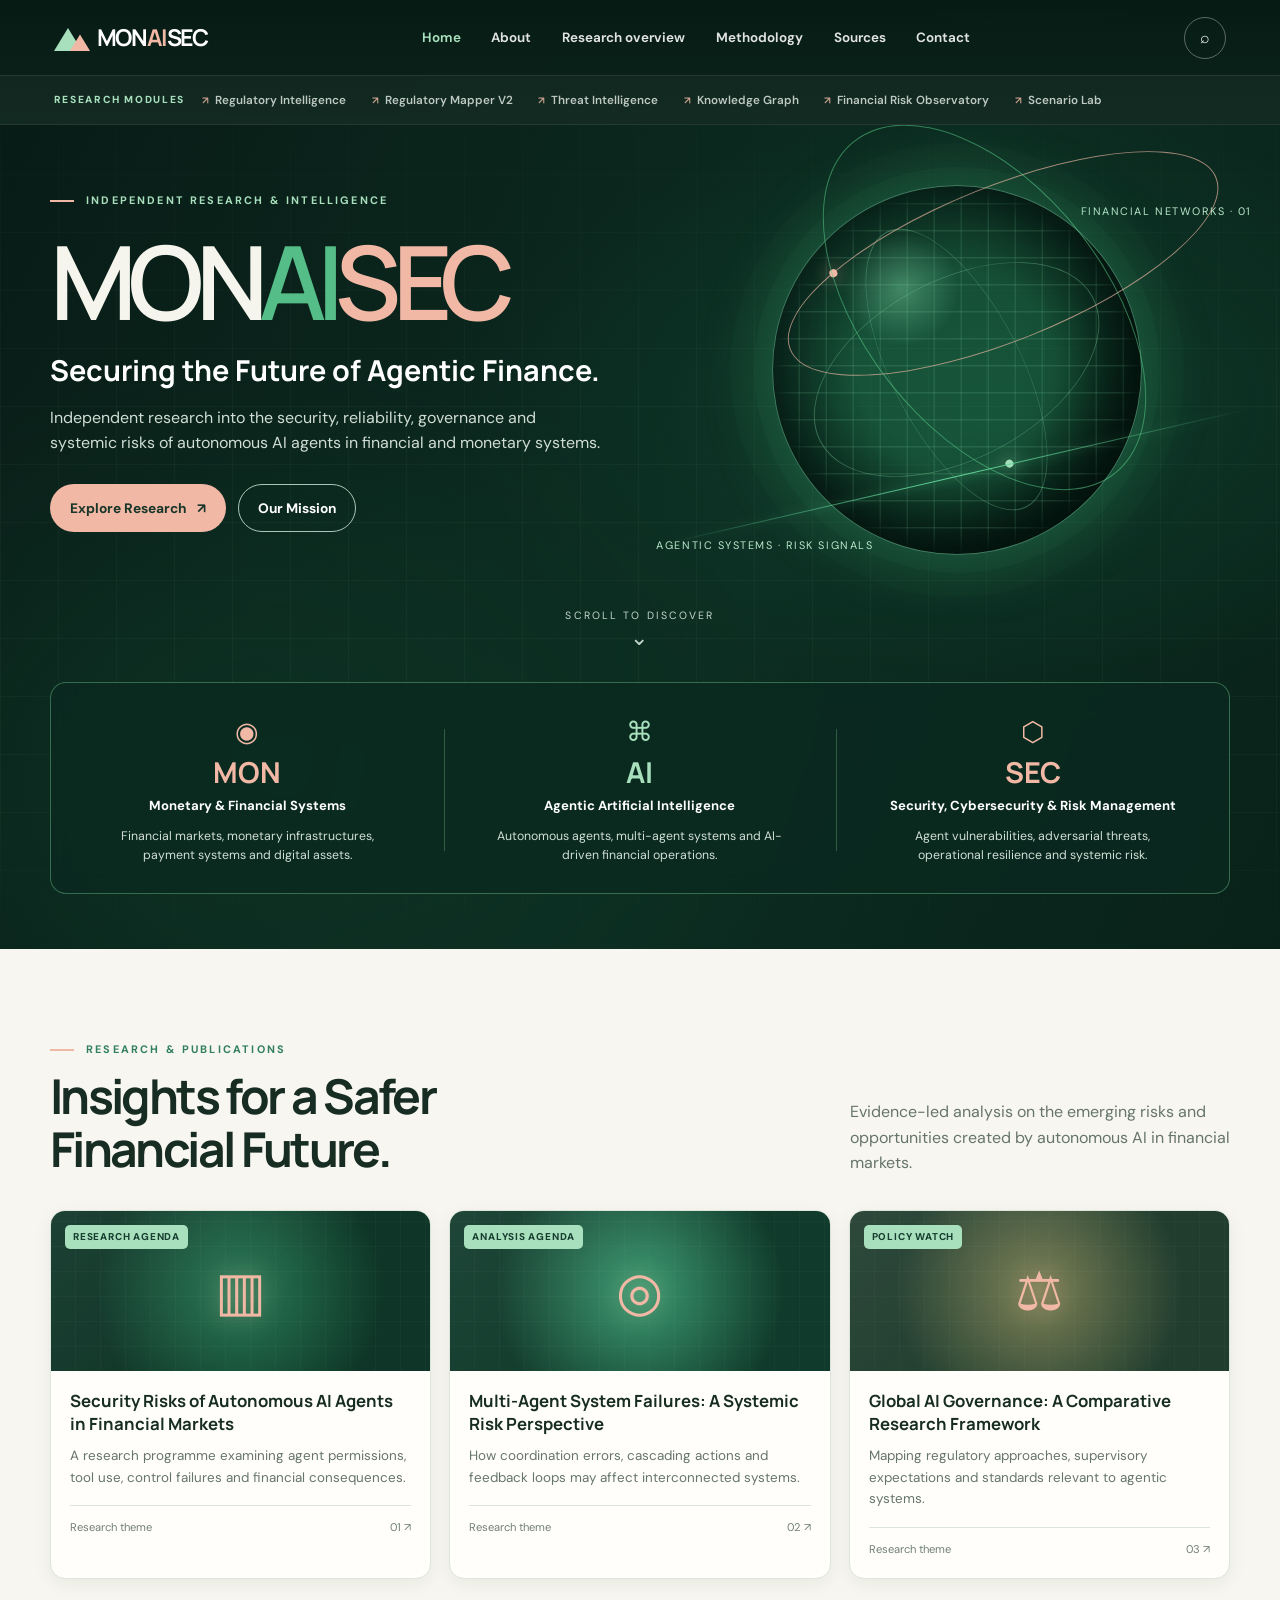
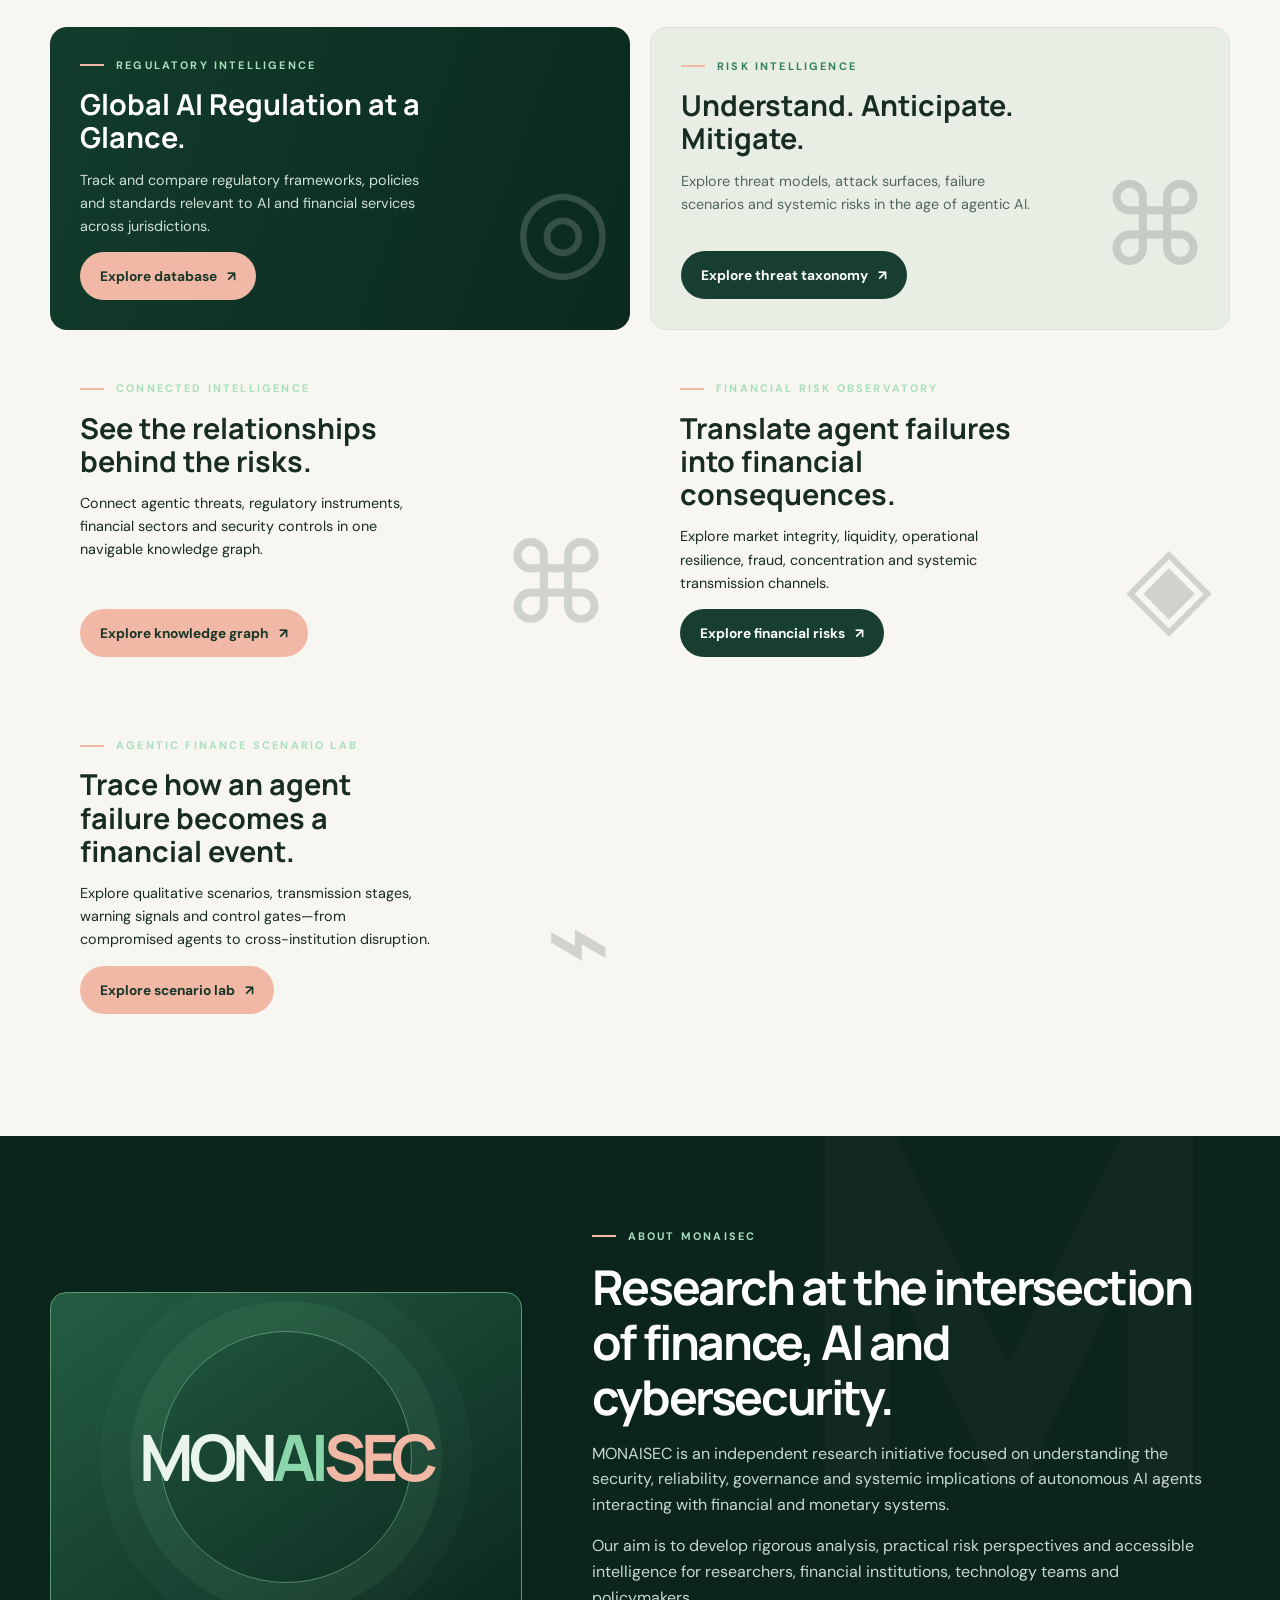
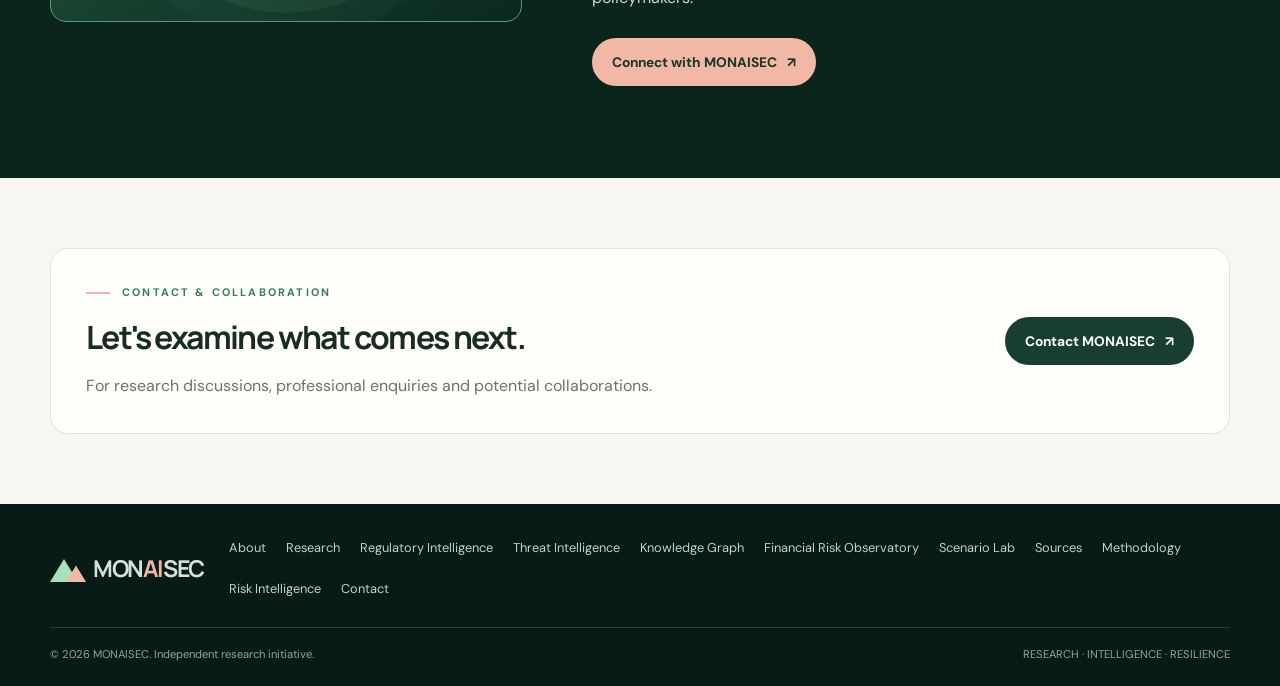
==== commit 919d245d: "Update navigation links in index.html" ====
--- a/index.html
+++ b/index.html
@@ -1,6 +1,12 @@
 <!DOCTYPE html>
 <html lang="en">
 <head>
+  <link rel="icon" href="favicon.svg" type="image/svg+xml">
+  <link rel="alternate icon" href="favicon.ico">
+  <link rel="icon" href="favicon.png" type="image/png" sizes="1024x1024">
+  <link rel="apple-touch-icon" href="favicon.png">
+  <meta name="theme-color" content="#0b241c">
+
   <meta charset="UTF-8">
   <meta name="viewport" content="width=device-width, initial-scale=1">
   <meta name="theme-color" content="#102f25">
@@ -200,7 +206,7 @@
   <nav class="research-nav" id="researchNav" aria-label="Dedicated research pages">
     <span class="research-nav-label">Research modules</span>
     <div class="research-nav-links">
-      <a href="regulatory.html">Regulatory Intelligence</a><a href="threats.html">Threat Intelligence</a><a href="knowledge-graph.html">Knowledge Graph</a><a href="financial-risks.html">Financial Risk Observatory</a><a href="scenario-lab.html">Scenario Lab</a>
+      <a href="regulatory.html">Regulatory Intelligence</a><a href="regulatory-intelligence-v2/index.html">Regulatory Mapper V2</a><a href="threats.html">Threat Intelligence</a><a href="knowledge-graph.html">Knowledge Graph</a><a href="financial-risks.html">Financial Risk Observatory</a><a href="scenario-lab.html">Scenario Lab</a>
     </div>
   </nav>
 </header>
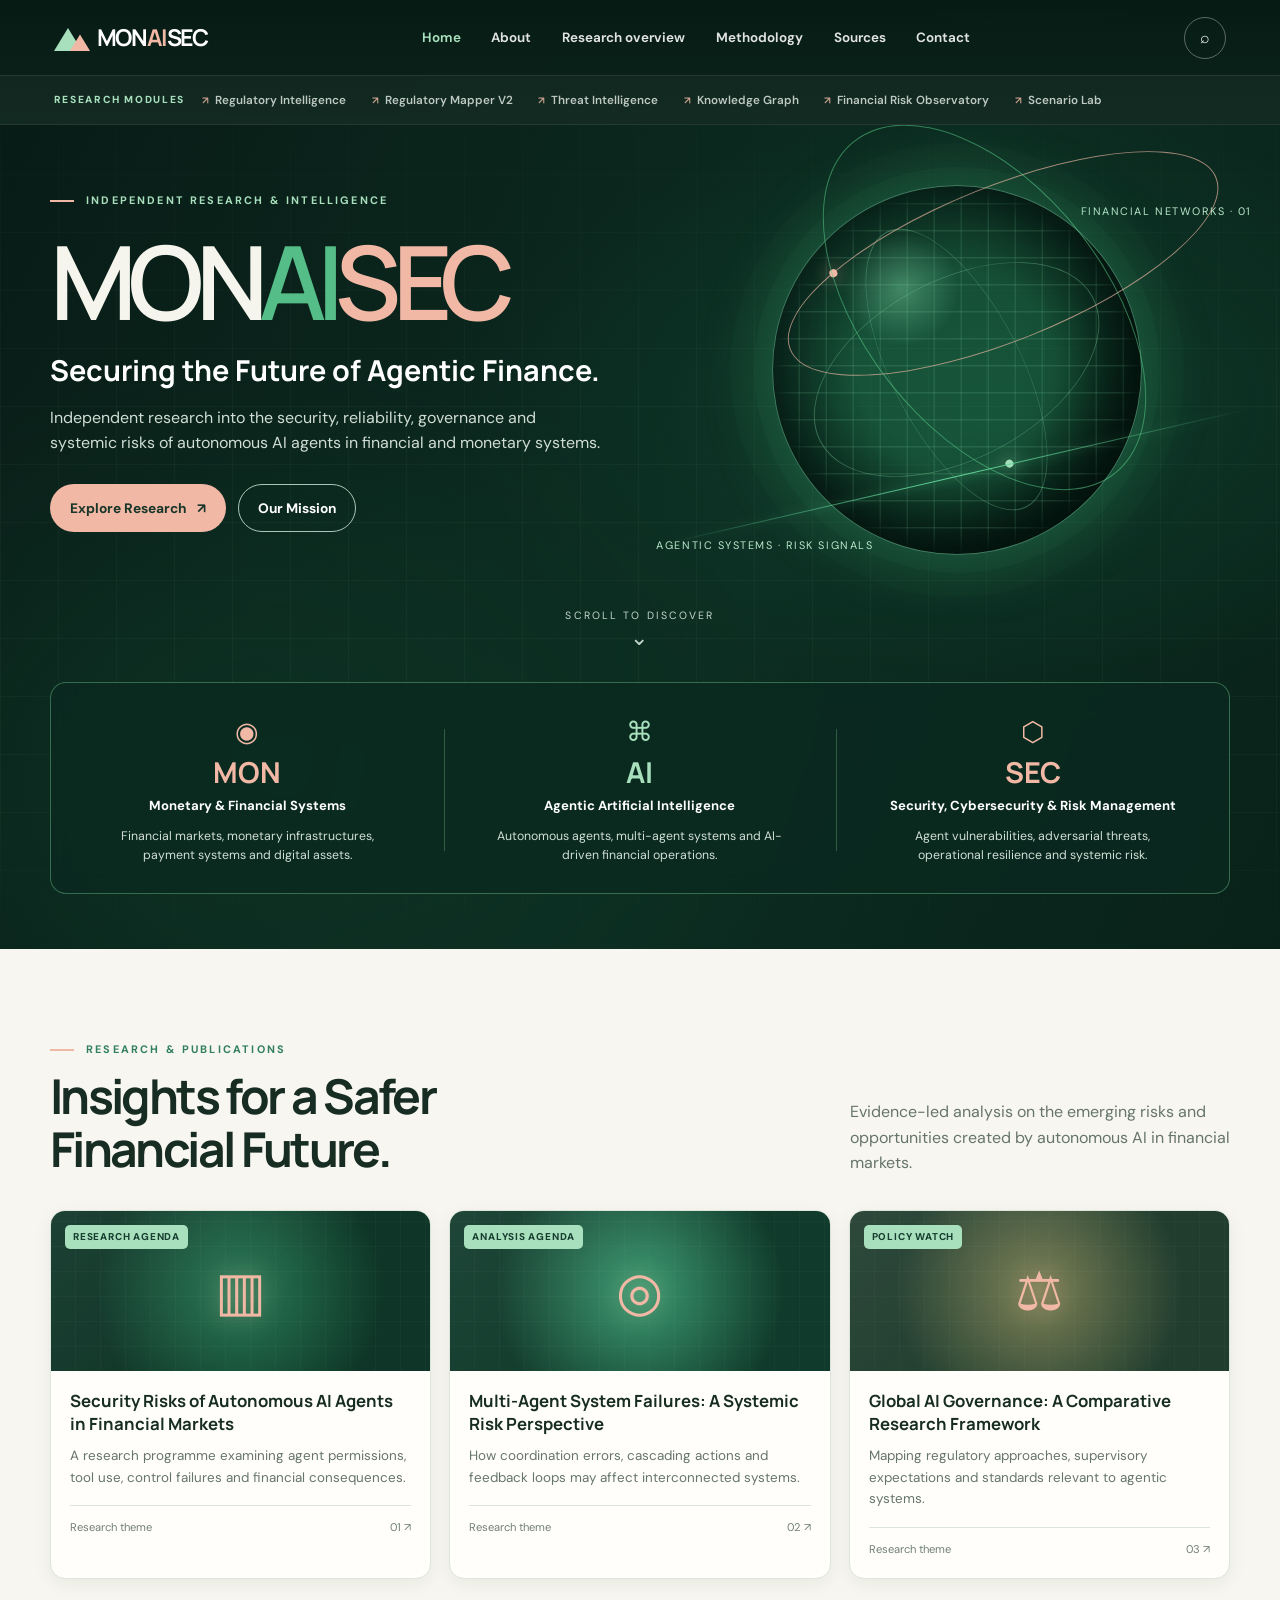
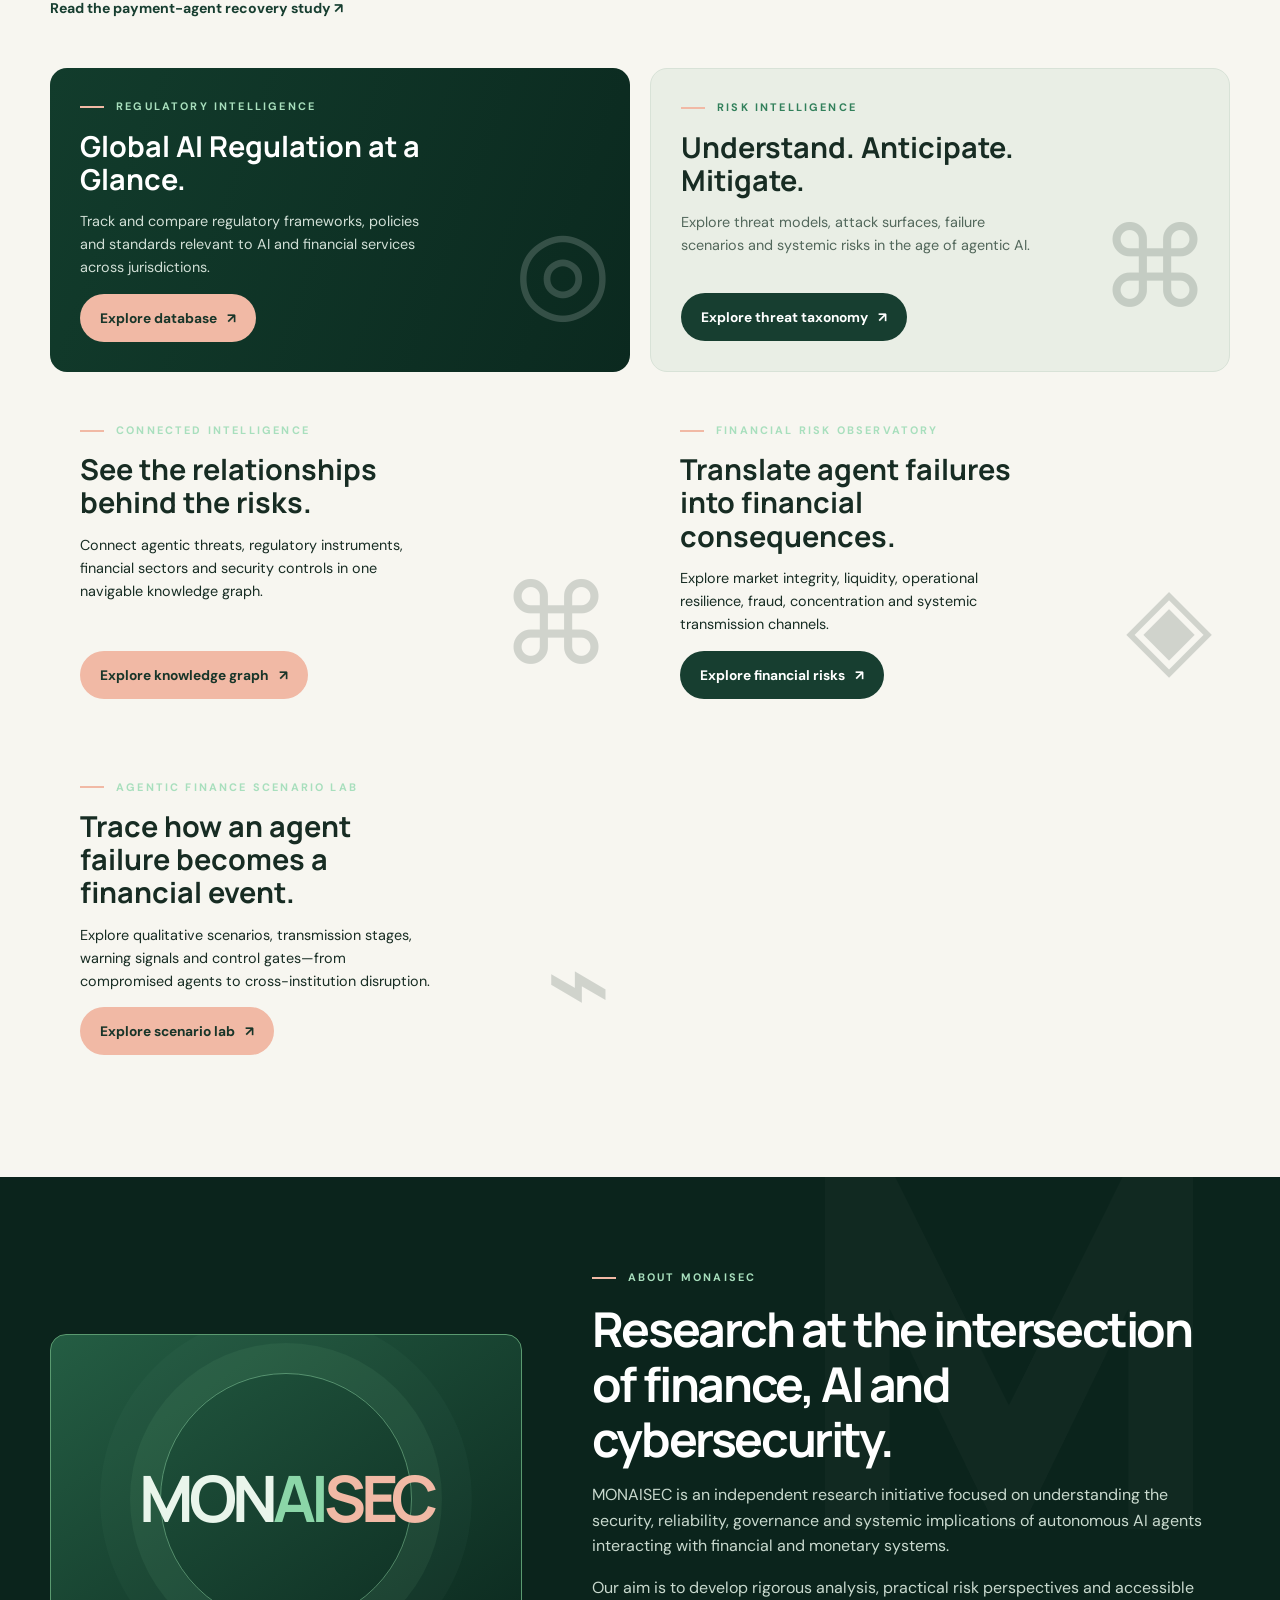
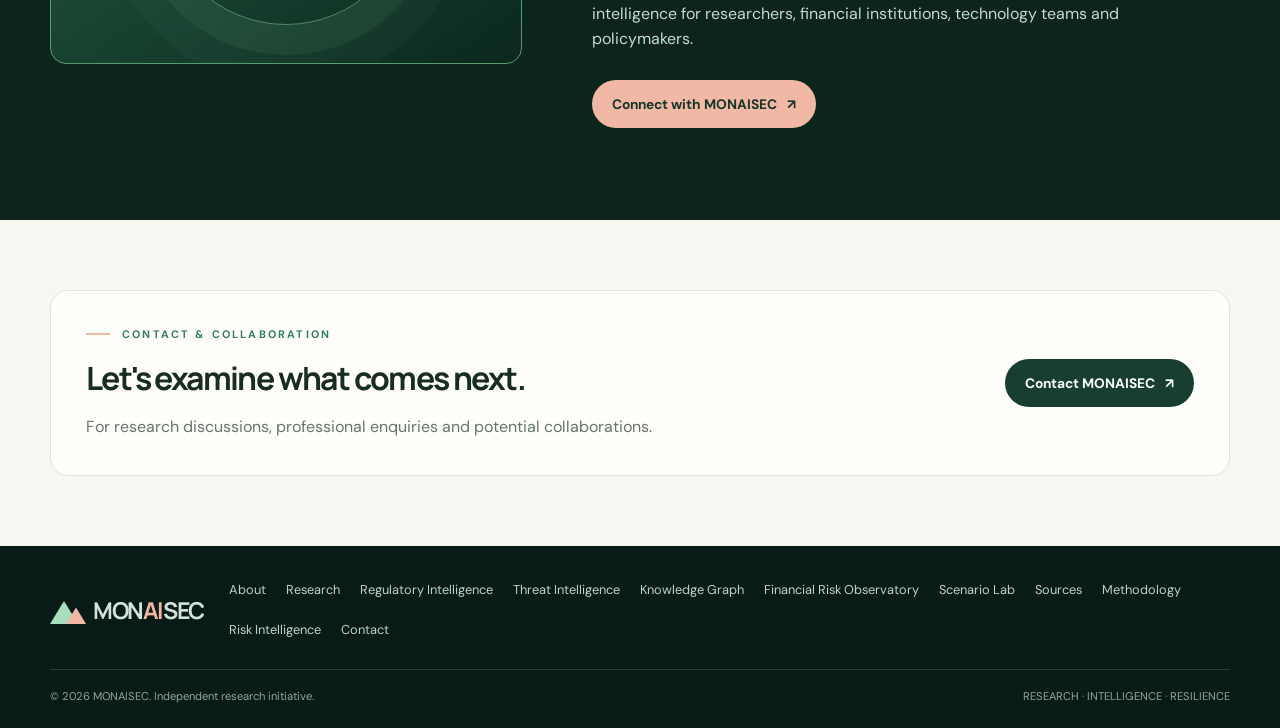
==== commit b57fd296: "Publish payment-agent recovery study and financial risk examples" ====
--- a/index.html
+++ b/index.html
@@ -252,6 +252,7 @@
         <article class="research-card reveal"><div class="card-art ai-art"><span class="tag">Analysis agenda</span><div class="art-icon">◎</div></div><div class="card-body"><h3>Multi-Agent System Failures: A Systemic Risk Perspective</h3><p>How coordination errors, cascading actions and feedback loops may affect interconnected systems.</p><div class="card-meta"><span>Research theme</span><span>02 ↗</span></div></div></article>
         <article class="research-card reveal"><div class="card-art policy-art"><span class="tag">Policy watch</span><div class="art-icon">⚖</div></div><div class="card-body"><h3>Global AI Governance: A Comparative Research Framework</h3><p>Mapping regulatory approaches, supervisory expectations and standards relevant to agentic systems.</p><div class="card-meta"><span>Research theme</span><span>03 ↗</span></div></div></article>
       </div>
+      <p><a class="text-link" href="research/payment-agent-recovery.html">Read the payment-agent recovery study <span aria-hidden="true">↗</span></a></p>
       <div class="feature-grid">
         <article class="feature feature-reg reveal" id="regulatory">
           <div><div class="eyebrow">Regulatory intelligence</div><h3>Global AI Regulation at a Glance.</h3><p>Track and compare regulatory frameworks, policies and standards relevant to AI and financial services across jurisdictions.</p></div>
@@ -345,6 +346,7 @@
   const searchable = [
     {title:'About MONAISEC', text:'mission independent research financial systems agentic AI cybersecurity', href:'#about'},
     {title:'Research & Publications', text:'research papers autonomous agents multi-agent systemic risk', href:'#research'},
+    {title:'Recovering AI agent payments after a lost acknowledgement', text:'payment-agent recovery controls duplicate payments retries idempotency provider reconciliation', href:'research/payment-agent-recovery.html'},
     {title:'Regulatory Intelligence', text:'global AI regulation policy EU AI Act standards jurisdictions', href:'regulatory.html'},
     {title:'Threat & Vulnerability Intelligence', text:'OWASP agentic top ten MITRE ATLAS prompt injection tool misuse privilege abuse financial threat taxonomy', href:'threats.html'},
     {title:'Risk Knowledge Graph', text:'connected intelligence graph relationships threats regulations controls financial sectors', href:'knowledge-graph.html'},
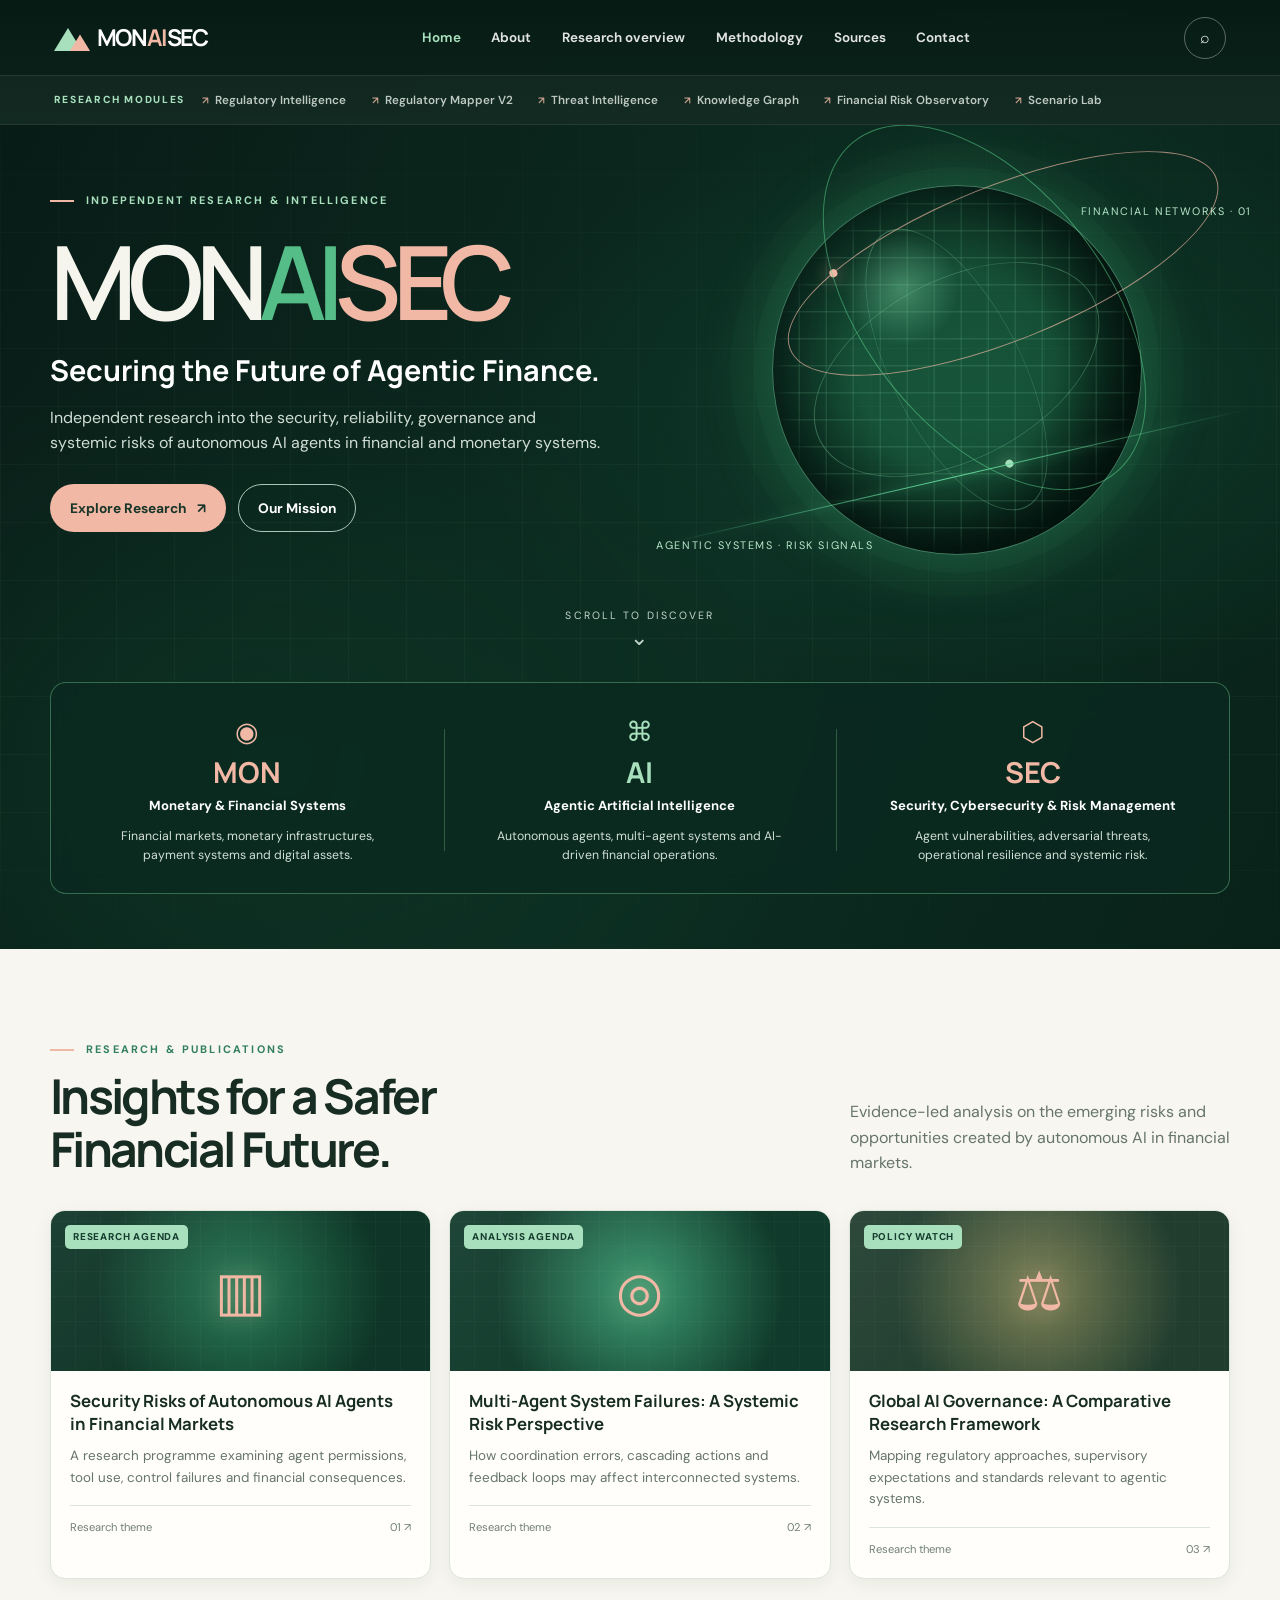
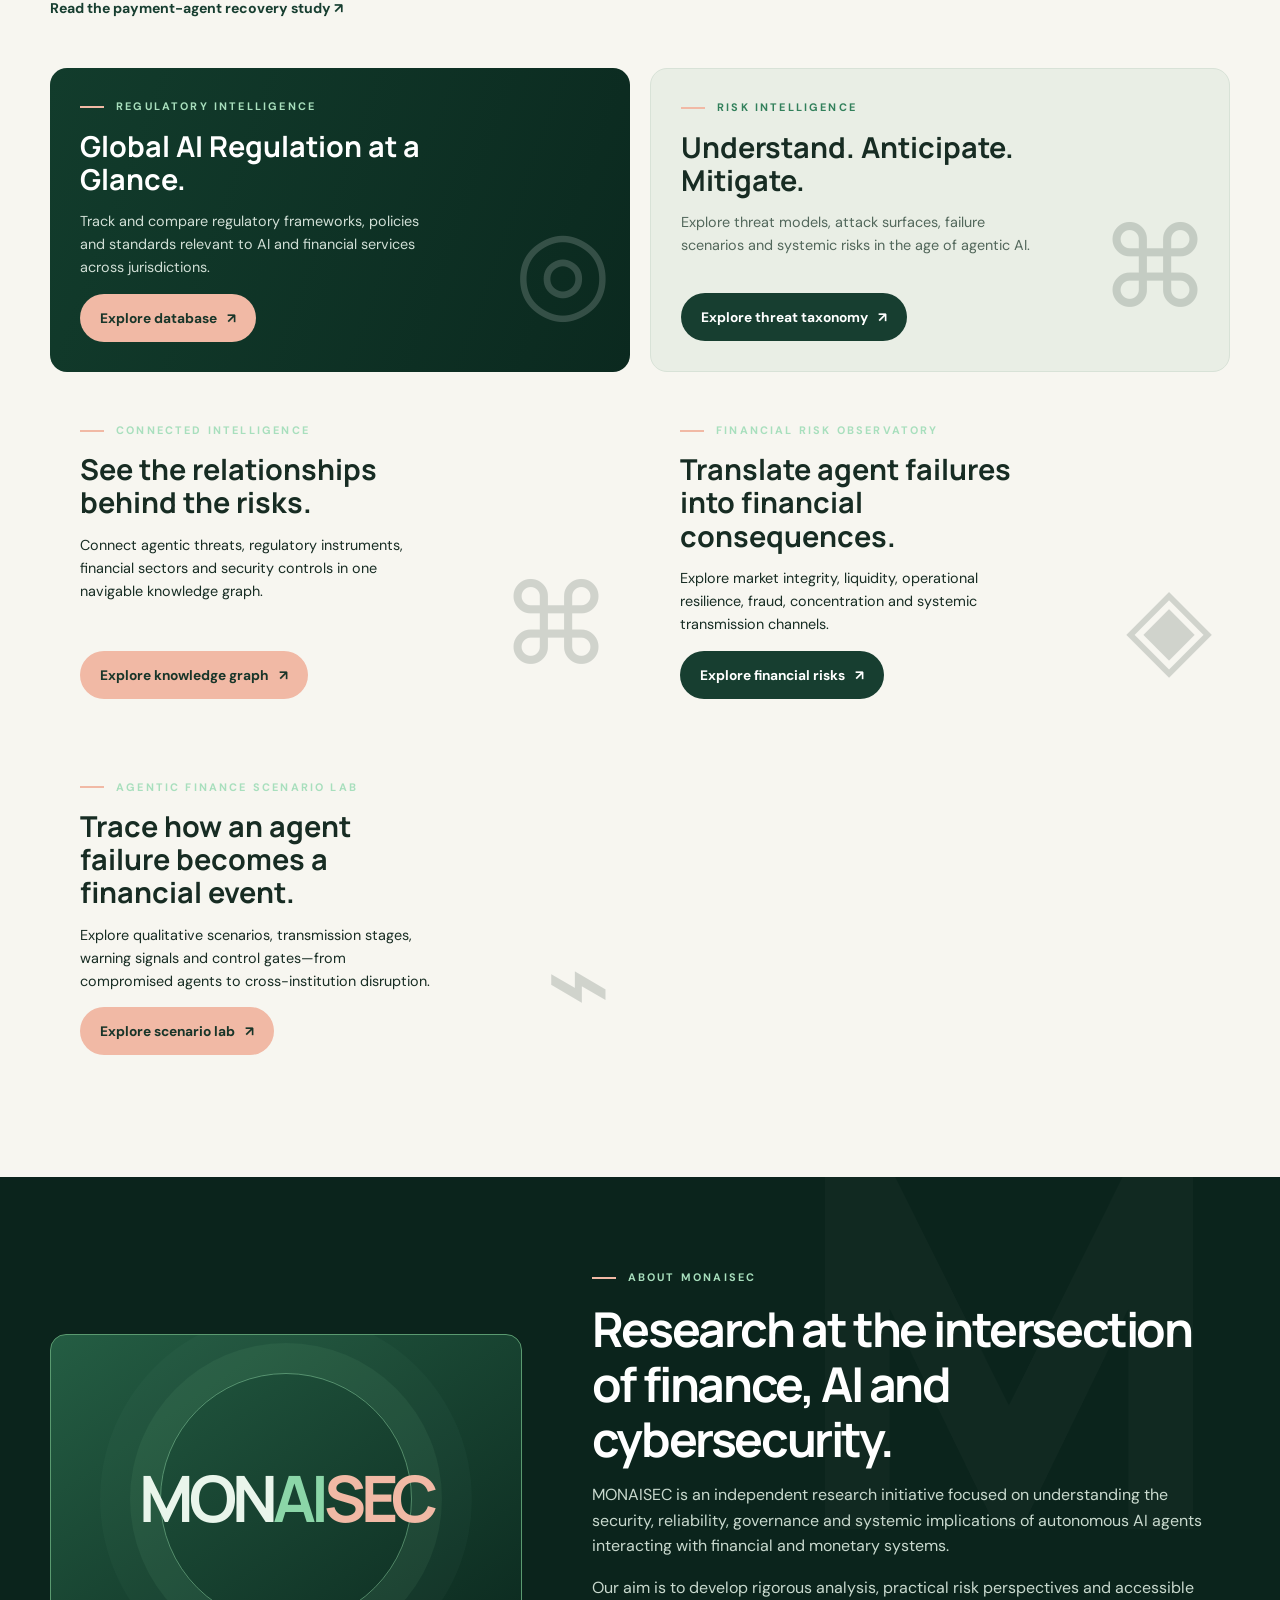
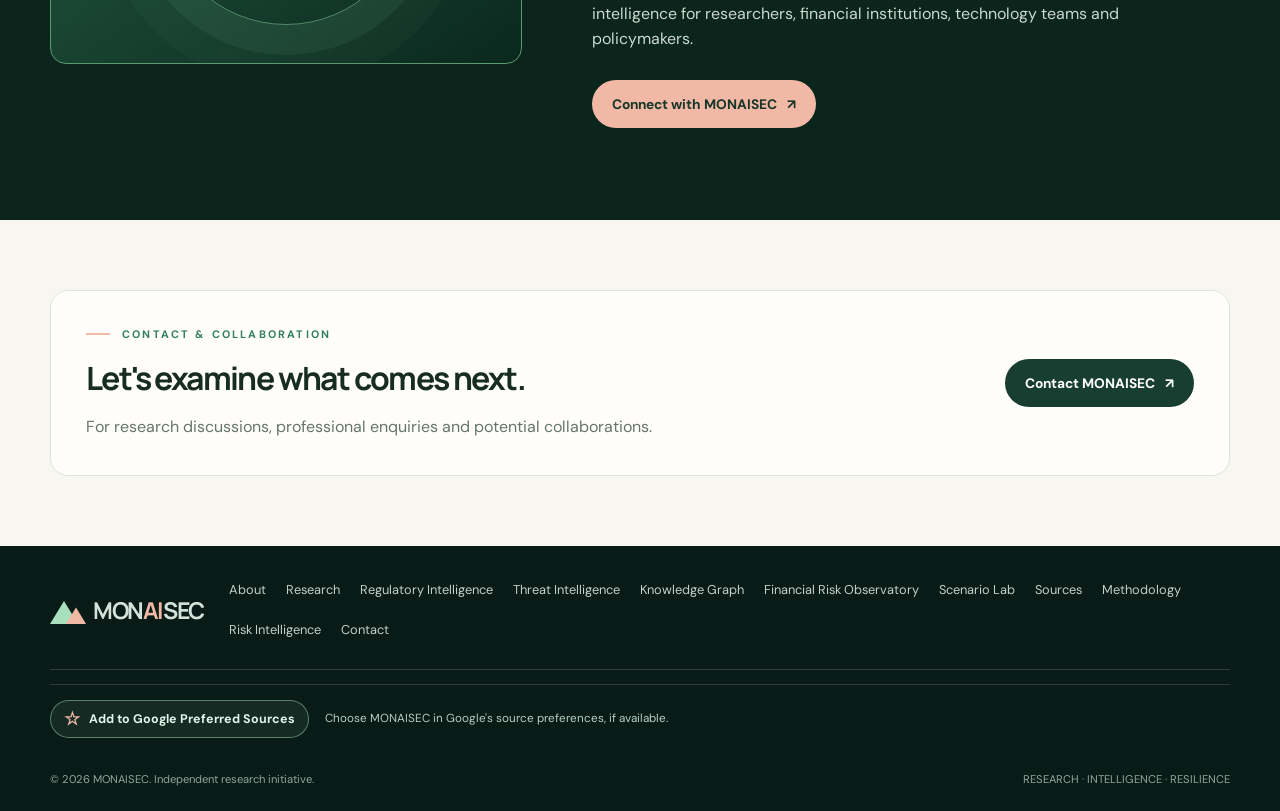
==== commit 61fd97dc: "Add Google Preferred Sources reader link to index.html" ====
--- a/index.html
+++ b/index.html
@@ -16,6 +16,7 @@
   <title>MONAISEC — Securing the Future of Agentic Finance</title>
   <link rel="preconnect" href="https://fonts.googleapis.com">
   <link rel="preconnect" href="https://fonts.gstatic.com" crossorigin>
+  <link rel="stylesheet" href="assets/css/preferred-sources.css">
   <link href="https://fonts.googleapis.com/css2?family=DM+Sans:wght@400;500;600;700&family=Manrope:wght@400;500;600;700;800&display=swap" rel="stylesheet">
   <style>
     :root {
@@ -298,6 +299,7 @@
       <a class="brand" href="#home"><i class="brand-mark" aria-hidden="true"></i><span>MON<span>AI</span>SEC</span></a>
       <nav class="footer-links" aria-label="Footer navigation"><a href="#about">About</a><a href="#research">Research</a><a href="regulatory.html">Regulatory Intelligence</a><a href="threats.html">Threat Intelligence</a><a href="knowledge-graph.html">Knowledge Graph</a><a href="financial-risks.html">Financial Risk Observatory</a><a href="scenario-lab.html">Scenario Lab</a><a href="sources.html">Sources</a><a href="methodology.html">Methodology</a><a href="#risk">Risk Intelligence</a><a href="#contact">Contact</a></nav>
     </div>
+    <div class="preferred-source-row"><a class="preferred-source-badge" href="https://www.google.com/preferences/source?q=monaisec.com" target="_blank" rel="noopener noreferrer" aria-label="Add MONAISEC to your Google Preferred Sources (opens Google in a new tab)" title="Choose MONAISEC in Google's source preferences"><span class="preferred-source-star" aria-hidden="true">☆</span><span>Add to Google Preferred Sources</span></a><span class="preferred-source-note">Choose MONAISEC in Google's source preferences, if available.</span></div>
     <div class="footer-bottom"><span>© <span id="year"></span> MONAISEC. Independent research initiative.</span><span>RESEARCH · INTELLIGENCE · RESILIENCE</span></div>
   </div>
 </footer>
--- a/assets/css/preferred-sources.css
+++ b/assets/css/preferred-sources.css
@@ -0,0 +1,7 @@
+/* Google Preferred Sources: reader-initiated deeplink, no Google script or tracking. */
+.preferred-source-row{display:flex;align-items:center;flex-wrap:wrap;gap:10px 16px;padding:15px 0;margin-top:14px;border-top:1px solid rgba(220,235,223,.16)}
+.preferred-source-badge{display:inline-flex;align-items:center;gap:9px;max-width:100%;padding:9px 13px;border:1px solid rgba(168,223,189,.48);border-radius:999px;background:rgba(168,223,189,.08);color:#e2f4e9!important;font:700 .78rem/1.3 "DM Sans",sans-serif;text-decoration:none!important;transition:background .2s,border-color .2s}
+.preferred-source-badge:hover,.preferred-source-badge:focus-visible{background:rgba(168,223,189,.18);border-color:#a8dfbd}
+.preferred-source-badge:focus-visible{outline:2px solid #f1b9a5;outline-offset:3px}
+.preferred-source-star{color:#f1b9a5;font-size:1.13rem;line-height:1}
+.preferred-source-note{font-size:.73rem;color:#b7cfc0;line-height:1.5}
